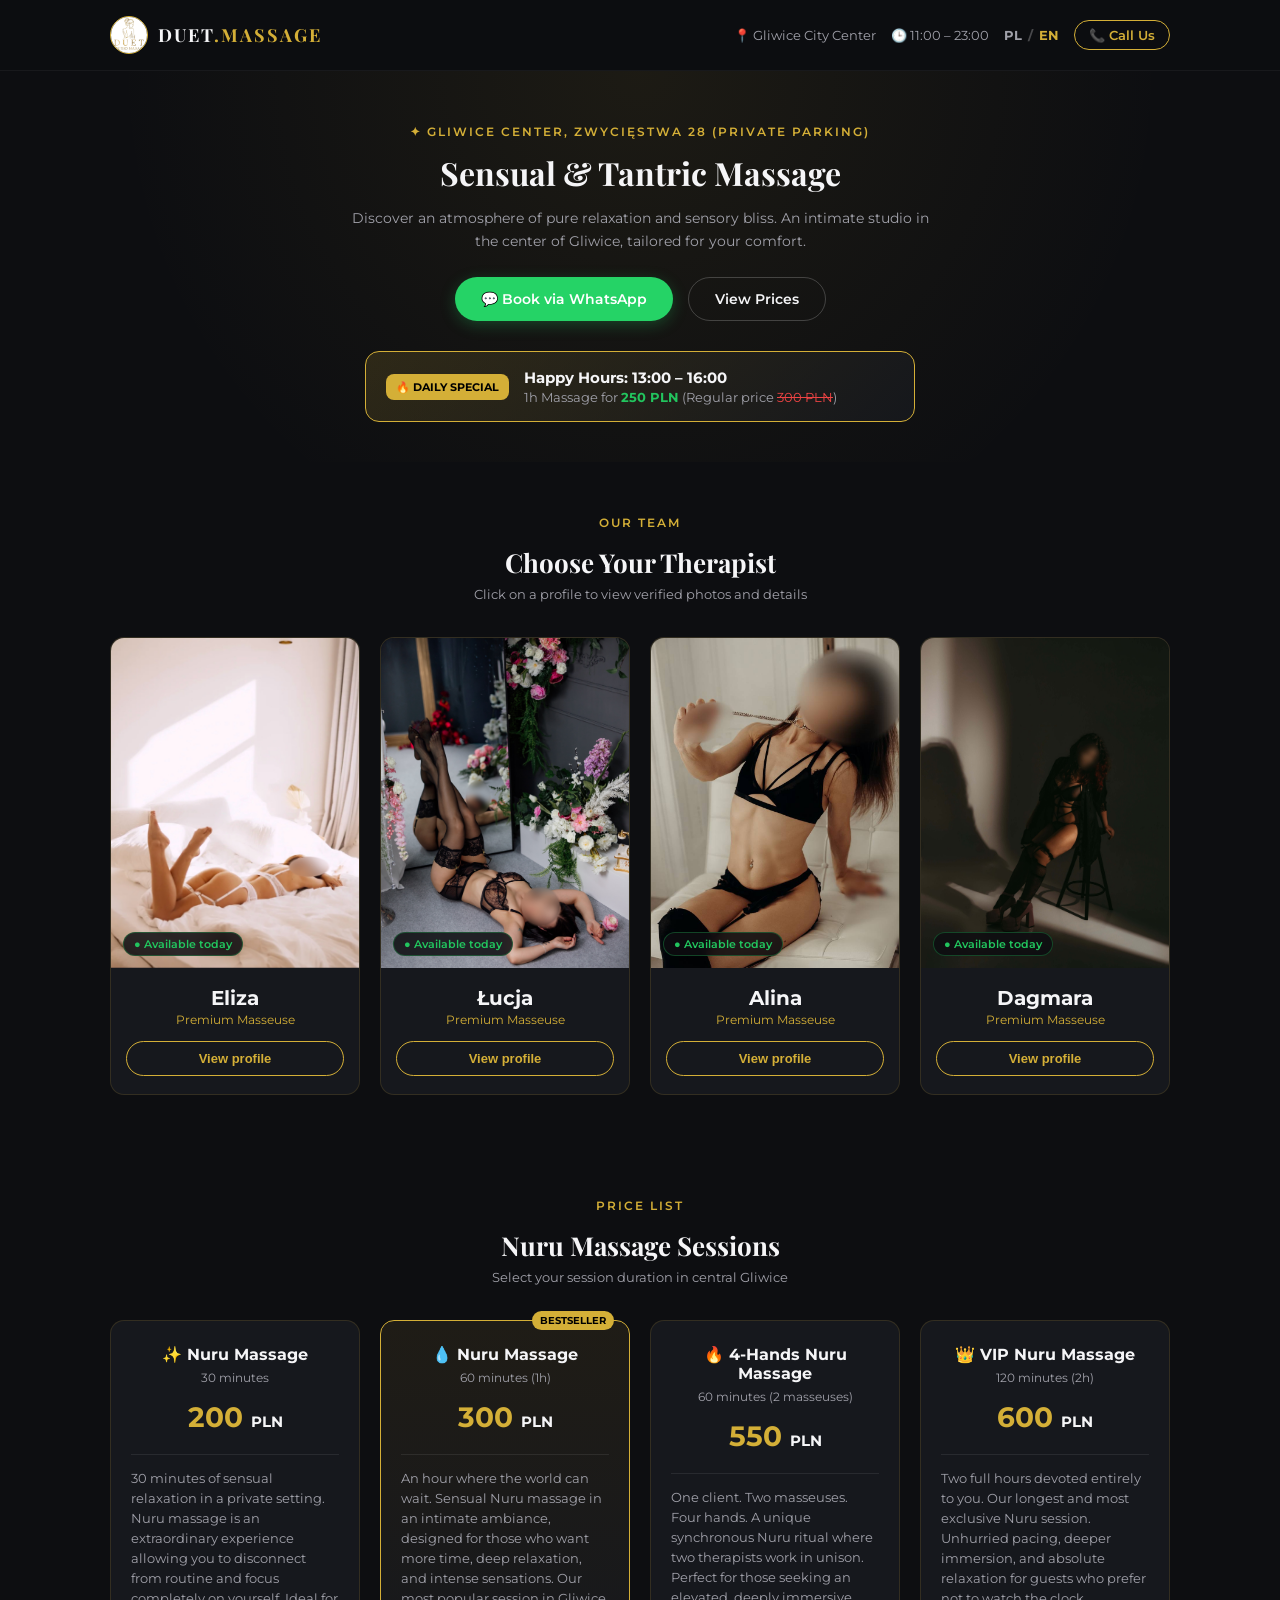
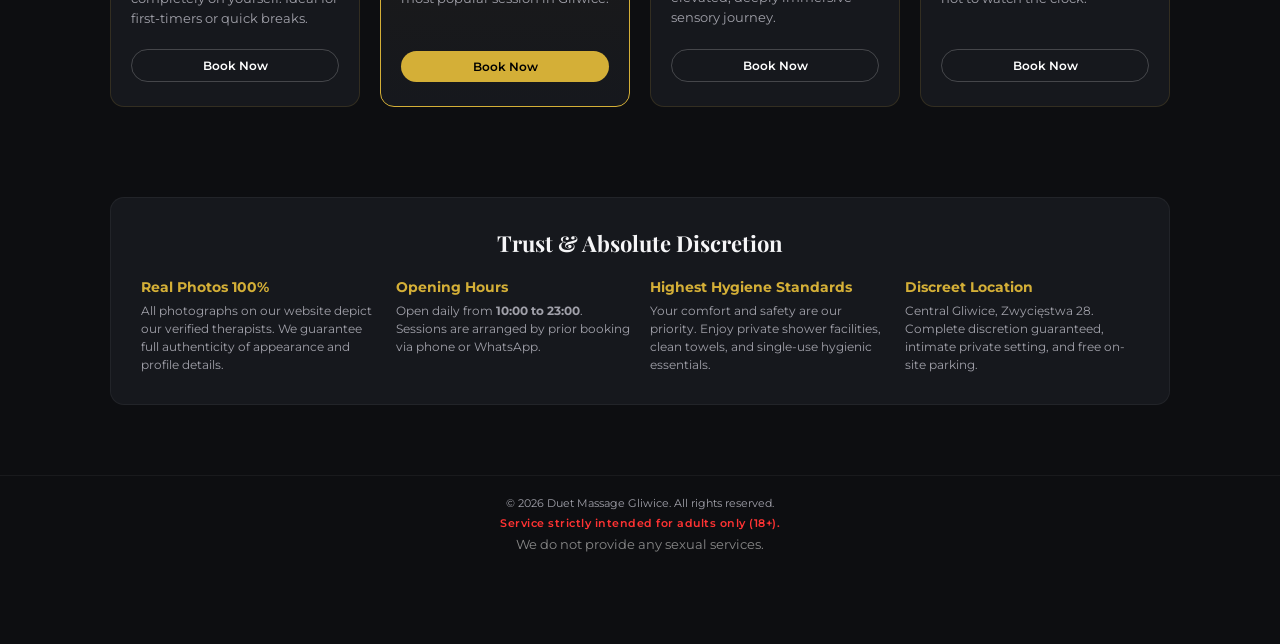
==== en/index.html @ 00bc9e33 "Add files via upload" ====
<!DOCTYPE html>
<html lang="en">
<head>
    <!-- Google Tag Manager -->
    <script>(function(w,d,s,l,i){w[l]=w[l]||[];w[l].push({'gtm.start':
    new Date().getTime(),event:'gtm.js'});var f=d.getElementsByTagName(s)[0],
    j=d.createElement(s),dl=l!='dataLayer'?'&l='+l:'';j.async=true;j.src=
    'https://www.googletagmanager.com/gtm.js?id='+i+dl;f.parentNode.insertBefore(j,f);
    })(window,document,'script','dataLayer','GTM-NZCL98C4');</script>
    <!-- End Google Tag Manager -->

    <link rel="icon" type="image/jpeg" href="../img/logo.jpg">
    <link rel="apple-touch-icon" href="../img/logo.jpg">

    <!-- SEO & hreflang -->
    <link rel="canonical" href="https://duetmassage.pl/en/">
    <link rel="alternate" hreflang="pl" href="https://duetmassage.pl/">
    <link rel="alternate" hreflang="en" href="https://duetmassage.pl/en/">
    <link rel="alternate" hreflang="x-default" href="https://duetmassage.pl/">

    <!-- Open Graph -->
    <meta property="og:type" content="website">
    <meta property="og:url" content="https://duetmassage.pl/en/">
    <meta property="og:title" content="Sensual & Tantric Massage Gliwice | Duet Massage">
    <meta property="og:description" content="Private studio in central Gliwice. Sensual Nuru & Tantric massage, verified models, 100% discretion.">
    <meta property="og:image" content="https://duetmassage.pl/img/logo.jpg?v=2">

    <!-- Twitter Card -->
    <meta name="twitter:card" content="summary_large_image">
    <meta name="twitter:title" content="DUET Sensual Massage Gliwice">
    <meta name="twitter:description" content="Exclusive relaxation & Nuru massage in central Gliwice.">
    <meta name="twitter:image" content="https://duetmassage.pl/img/logo.jpg">

    <meta charset="UTF-8">
    <meta name="viewport" content="width=device-width, initial-scale=1.0">
    <title>Sensual & Tantric Massage Gliwice | Duet Massage</title>
    <meta name="description" content="Exclusive Nuru and Tantric massage in the center of Gliwice. 100% discretion, private apartment, professional massage therapists.">

    <link rel="preconnect" href="https://fonts.googleapis.com">
    <link rel="preconnect" href="https://fonts.gstatic.com" crossorigin>
    <link href="https://fonts.googleapis.com/css2?family=Montserrat:wght@400;500;600;700&family=Playfair+Display:wght@600;700&display=swap" rel="stylesheet">
    
    <link rel="stylesheet" href="../style.css?v=7.0">
</head>
<body>
<!-- Google Tag Manager (noscript) -->
<noscript><iframe src="https://www.googletagmanager.com/ns.html?id=GTM-NZCL98C4"
height="0" width="0" style="display:none;visibility:hidden"></iframe></noscript>
<!-- End Google Tag Manager (noscript) -->

    <!-- Header -->
    <header class="header">
        <div class="container header-container">
            <a href="/en/" class="logo-wrapper">
                <img src="../img/logo.jpg" alt="Duet Massage Studio" class="logo-img">
                <span class="logo-text">DUET<span>.MASSAGE</span></span>
            </a>
            <div class="header-contacts">
                <span class="location-badge">📍 Gliwice City Center</span>
                <span class="hours-badge">🕒 11:00 – 23:00</span>
                <div class="lang-switch">
    <a href="../index.html" class="lang-btn">PL</a>
    <span class="lang-divider">/</span>
    <span class="lang-btn active">EN</span>
</div>
                <a href="tel:+48502855086" class="btn-call-header">📞 Call Us</a>
            </div>
        </div>
    </header>

    <main>
        <!-- Hero Section -->
        <section class="hero">
            <div class="container hero-container">
                <span class="badge-gold">✦ Gliwice Center, Zwycięstwa 28 (Private Parking)</span>
                <h1>Sensual & Tantric Massage</h1>
                <p class="hero-subtitle">Discover an atmosphere of pure relaxation and sensory bliss. An intimate studio in the center of Gliwice, tailored for your comfort.</p>
                
                <div class="hero-actions">
                    <a href="https://wa.me/48502855086?text=Hello,%20I%20would%20like%20to%20book%20a%20massage" class="btn btn-whatsapp" target="_blank">
                        <span>💬 Book via WhatsApp</span>
                    </a>
                    <a href="#cennik" class="btn btn-outline">View Prices</a>
                </div>

                <!-- Happy Hours Banner -->
                <div class="happy-hours-banner">
                    <div class="hh-badge">🔥 Daily Special</div>
                    <div class="hh-content">
                        <h3>Happy Hours: 13:00 – 16:00</h3>
                        <p>1h Massage for <strong>250 PLN</strong> (Regular price <span class="old-price">300 PLN</span>)</p>
                    </div>
                </div>
            </div>
        </section>

        <!-- Team Section -->
        <section class="section-team">
            <div class="container">
                <div class="section-title">
                    <span class="badge-gold">Our Team</span>
                    <h2>Choose Your Therapist</h2>
                    <p>Click on a profile to view verified photos and details</p>
                </div>

                <div class="team-grid">
                    <!-- Eliza -->
                    <div class="team-card" onclick="openMasterModal('eliza')">
                        <div class="team-image-wrapper">
                            <img src="../img/girl1_1.jpg" alt="Eliza" class="team-cover-img">
                            <div class="status-online">● Available today</div>
                        </div>
                        <div class="team-info">
                            <h3>Eliza</h3>
                            <span class="team-role">Premium Masseuse</span>
                            <button type="button" class="btn-view-profile">View profile</button>
                        </div>
                    </div>

                    <!-- Łucja -->
                    <div class="team-card" onclick="openMasterModal('lucja')">
                        <div class="team-image-wrapper">
                            <img src="../img/girl2_1.jpg" alt="Łucja" class="team-cover-img">
                            <div class="status-online">● Available today</div>
                        </div>
                        <div class="team-info">
                            <h3>Łucja</h3>
                            <span class="team-role">Premium Masseuse</span>
                            <button type="button" class="btn-view-profile">View profile</button>
                        </div>
                    </div>

                    <!-- Alina -->
                    <div class="team-card" onclick="openMasterModal('alina')">
                        <div class="team-image-wrapper">
                            <img src="../img/girl3_1.jpg" alt="Alina" class="team-cover-img">
                            <div class="status-online">● Available today</div>
                        </div>
                        <div class="team-info">
                            <h3>Alina</h3>
                            <span class="team-role">Premium Masseuse</span>
                            <button type="button" class="btn-view-profile">View profile</button>
                        </div>
                    </div>

                    <!-- Dagmara -->
                    <div class="team-card" onclick="openMasterModal('dagmara')">
                        <div class="team-image-wrapper">
                            <img src="../img/girl4_1.jpg" alt="Dagmara" class="team-cover-img">
                            <div class="status-online">● Available today</div>
                        </div>
                        <div class="team-info">
                            <h3>Dagmara</h3>
                            <span class="team-role">Premium Masseuse</span>
                            <button type="button" class="btn-view-profile">View profile</button>
                        </div>
                    </div>
                </div>
            </div>
        </section>

        <!-- Pricing Section -->
        <section id="cennik" class="section-programs">
            <div class="container">
                <div class="section-title">
                    <span class="badge-gold">Price List</span>
                    <h2>Nuru Massage Sessions</h2>
                    <p>Select your session duration in central Gliwice</p>
                </div>

                <div class="pricing-grid">
                    <!-- 30 min -->
                    <div class="price-box">
                        <h3>✨ Nuru Massage</h3>
                        <div class="time">30 minutes</div>
                        <div class="cost">200 <span>PLN</span></div>
                        <div class="price-desc">
                            <p class="program-text">30 minutes of sensual relaxation in a private setting. Nuru massage is an extraordinary experience allowing you to disconnect from routine and focus completely on yourself. Ideal for first-timers or quick breaks.</p>
                        </div>
                        <a href="https://wa.me/48502855086?text=Booking%20Nuru%20Massage%2030%20min" class="btn-book" data-service="Nuru Massage (30 min)">Book Now</a>
                    </div>

                    <!-- 60 min -->
                    <div class="price-box featured">
                        <div class="badge-featured">Bestseller</div>
                        <h3>💧 Nuru Massage</h3>
                        <div class="time">60 minutes (1h)</div>
                        <div class="cost">300 <span>PLN</span></div>
                        <div class="price-desc">
                            <p class="program-text">An hour where the world can wait. Sensual Nuru massage in an intimate ambiance, designed for those who want more time, deep relaxation, and intense sensations. Our most popular session in Gliwice.</p>
                        </div>
                        <a href="https://wa.me/48502855086?text=Booking%20Nuru%20Massage%201h" class="btn-book btn-book-gold" data-service="Nuru Massage (60 min)">Book Now</a>
                    </div>

                    <!-- 4 Hands -->
                    <div class="price-box">
                        <h3>🔥 4-Hands Nuru Massage</h3>
                        <div class="time">60 minutes (2 masseuses)</div>
                        <div class="cost">550 <span>PLN</span></div>
                        <div class="price-desc">
                            <p class="program-text">One client. Two masseuses. Four hands. A unique synchronous Nuru ritual where two therapists work in unison. Perfect for those seeking an elevated, deeply immersive sensory journey.</p>
                        </div>
                        <a href="https://wa.me/48502855086?text=Booking%204-Hands%20Nuru%20Massage" class="btn-book" data-service="4-Hands Nuru Massage (60 min)">Book Now</a>
                    </div>

                    <!-- VIP 120 min -->
                    <div class="price-box">
                        <h3>👑 VIP Nuru Massage</h3>
                        <div class="time">120 minutes (2h)</div>
                        <div class="cost">600 <span>PLN</span></div>
                        <div class="price-desc">
                            <p class="program-text">Two full hours devoted entirely to you. Our longest and most exclusive Nuru session. Unhurried pacing, deeper immersion, and absolute relaxation for guests who prefer not to watch the clock.</p>
                        </div>
                        <a href="https://wa.me/48502855086?text=Booking%20VIP%20Nuru%20Massage%202h" class="btn-book" data-service="VIP Nuru Massage (120 min)">Book Now</a>
                    </div>
                </div>
            </div>
        </section>

        <!-- Trust, Opening Hours & Discretion Section -->
        <section class="section-privacy">
            <div class="container">
                <div class="privacy-box">
                    <h2>Trust & Absolute Discretion</h2>
                    <div class="privacy-grid">
                        <div class="privacy-item">
                            <h4>Real Photos 100%</h4>
                            <p>All photographs on our website depict our verified therapists. We guarantee full authenticity of appearance and profile details.</p>
                        </div>
                        <div class="privacy-item">
                            <h4>Opening Hours</h4>
                            <p>Open daily from <strong>10:00 to 23:00</strong>. Sessions are arranged by prior booking via phone or WhatsApp.</p>
                        </div>
                        <div class="privacy-item">
                            <h4>Highest Hygiene Standards</h4>
                            <p>Your comfort and safety are our priority. Enjoy private shower facilities, clean towels, and single-use hygienic essentials.</p>
                        </div>
                        <div class="privacy-item">
                            <h4>Discreet Location</h4>
                            <p>Central Gliwice, Zwycięstwa 28. Complete discretion guaranteed, intimate private setting, and free on-site parking.</p>
                        </div>
                    </div>
                </div>
            </div>
        </section>
    </main>

    <!-- Footer -->
    <footer class="footer">
        <div class="container footer-content">
            <p>© 2026 Duet Massage Gliwice. All rights reserved.</p>
            <p class="disclaimer-18">Service strictly intended for adults only (18+).</p>
            <p class="disclaimer-legal">We do not provide any sexual services.</p>
        </div>
    </footer>

    <!-- Mobile Sticky Bar -->
    <div class="mobile-sticky-bar">
        <a href="https://wa.me/48502855086?text=Hello,%20I%20would%20like%20to%20book%20a%20massage" class="sticky-btn sticky-whatsapp" target="_blank">
            <span>💬 WhatsApp</span>
        </a>
        <a href="tel:+48502855086" class="sticky-btn sticky-call">
            <span>📞 Call Us</span>
        </a>
    </div>

    <!-- Master Modal -->
    <div id="masterModal" class="master-modal">
        <div class="master-modal-overlay" onclick="closeMasterModal()"></div>
        <div class="master-modal-content">
            <button class="modal-close-btn" onclick="closeMasterModal()">&times;</button>
            <div class="modal-slider-box">
                <img id="modalProfileImg" src="" alt="Master photo" class="modal-main-img">
                <div class="modal-slider-controls">
                    <button type="button" class="modal-arrow" onclick="prevModalPhoto()">&#10094;</button>
                    <span id="modalPhotoCounter" class="modal-photo-counter">1 / 1</span>
                    <button type="button" class="modal-arrow" onclick="nextModalPhoto()">&#10095;</button>
                </div>
            </div>
            <div class="modal-profile-details">
                <h2 id="modalMasterName">Name</h2>
                <div class="modal-badge-row">
                    <span class="status-pill">● Available</span>
                    <span id="modalMasterLangs" class="lang-pill">🗣 PL, EN</span>
                </div>
                <div class="modal-params-grid">
                    <div class="param-item"><span>Age:</span> <strong id="modalParamAge">24</strong></div>
                    <div class="param-item"><span>Height:</span> <strong id="modalParamHeight">165 cm</strong></div>
                    <div class="param-item"><span>Weight:</span> <strong id="modalParamWeight">49 kg</strong></div>
                    <div class="param-item"><span>Bust:</span> <strong id="modalParamBreast">3</strong></div>
                </div>
                <p id="modalMasterDesc" class="modal-bio">Sensual relaxation, Tantric rituals, and body-to-body massages in complete privacy.</p>
                <a id="modalBookingBtn" href="#" class="btn-modal-book" target="_blank">Book via WhatsApp</a>
            </div>
        </div>
    </div>

    <script src="../script.js?v=7.0"></script>
</body>
</html>
---- style.css ----
.logo-wrapper {
    display: flex;
    align-items: center;
    gap: 10px;
    text-decoration: none;
}

.logo-img {
    width: 38px !important;
    height: 38px !important;
    min-width: 38px;
    border-radius: 50%;
    object-fit: cover;
    border: 1px solid var(--gold);
    display: block;
}

.logo-text {
    font-family: 'Playfair Display', serif;
    font-size: 18px;
    font-weight: 700;
    color: var(--text-white);
    letter-spacing: 2px;
}

.logo-text span {
    color: var(--gold);
}

:root {
    --bg-main: #0d0e11;
    --bg-card: #16181d;
    --bg-card-hover: #1e2127;
    --gold: #d4af37;
    --gold-hover: #e5c158;
    --text-white: #f5f5f7;
    --text-gray: #a1a1aa;
    --whatsapp: #25d366;
    --border-color: rgba(212, 175, 55, 0.15);
}

* {
    margin: 0;
    padding: 0;
    box-sizing: border-box;
}

html {
    scroll-behavior: smooth;
    font-family: 'Montserrat', sans-serif;
    background-color: var(--bg-main);
    color: var(--text-white);
    -webkit-font-smoothing: antialiased;
    -moz-osx-font-smoothing: grayscale;
}

.container {
    width: 100%;
    max-width: 1100px;
    margin: 0 auto;
    padding: 0 20px;
}

/* Header */
.header {
    padding: 16px 0;
    background: rgba(13, 14, 17, 0.95);
    border-bottom: 1px solid rgba(255, 255, 255, 0.05);
    position: sticky;
    top: 0;
    z-index: 100;
    backdrop-filter: blur(10px);
}

.header-container {
    display: flex;
    justify-content: space-between;
    align-items: center;
}

.header-contacts {
    display: flex;
    align-items: center;
    gap: 15px;
}

.location-badge {
    font-size: 13px;
    color: var(--text-gray);
}

.btn-call-header {
    background: transparent;
    color: var(--gold);
    border: 1px solid var(--gold);
    padding: 6px 14px;
    border-radius: 20px;
    text-decoration: none;
    font-size: 13px;
    font-weight: 600;
    transition: all 0.3s;
}

.btn-call-header:hover {
    background: var(--gold);
    color: #000;
}

/* Hero */
.hero {
    padding: 50px 0 40px;
    text-align: center;
    background: radial-gradient(circle at top, rgba(212, 175, 55, 0.08) 0%, transparent 70%);
}

.badge-gold {
    display: inline-block;
    color: var(--gold);
    font-size: 12px;
    font-weight: 600;
    letter-spacing: 2px;
    text-transform: uppercase;
    margin-bottom: 15px;
}

.hero h1 {
    font-family: 'Playfair Display', serif;
    font-size: 32px;
    line-height: 1.2;
    margin-bottom: 15px;
}

.hero-subtitle {
    font-size: 14px;
    line-height: 1.6;
    color: var(--text-gray);
    max-width: 600px;
    margin: 0 auto 25px;
}

.hero-actions {
    display: flex;
    justify-content: center;
    gap: 15px;
    margin-bottom: 30px;
    flex-wrap: wrap;
}

.btn {
    display: inline-flex;
    align-items: center;
    justify-content: center;
    padding: 12px 26px;
    border-radius: 30px;
    font-size: 14px;
    font-weight: 600;
    text-decoration: none;
    transition: all 0.3s;
}

.btn-whatsapp {
    background: var(--whatsapp);
    color: #fff;
    box-shadow: 0 4px 15px rgba(37, 211, 102, 0.25);
}

.btn-outline {
    background: transparent;
    color: var(--text-white);
    border: 1px solid rgba(255, 255, 255, 0.2);
}

/* Happy Hours Banner */
.happy-hours-banner {
    background: linear-gradient(135deg, rgba(212, 175, 55, 0.15), rgba(22, 24, 29, 0.9));
    border: 1px solid var(--gold);
    border-radius: 14px;
    max-width: 550px;
    margin: 0 auto;
    padding: 16px 20px;
    display: flex;
    align-items: center;
    gap: 15px;
    text-align: left;
}

.hh-badge {
    background: var(--gold);
    color: #000;
    font-size: 11px;
    font-weight: 700;
    padding: 6px 10px;
    border-radius: 8px;
    text-transform: uppercase;
    white-space: nowrap;
}

.hh-content h3 {
    font-size: 15px;
    margin-bottom: 2px;
}

.hh-content p {
    font-size: 13px;
    color: var(--text-gray);
}

.hh-content strong {
    color: #22c55e;
}

.old-price {
    text-decoration: line-through;
    color: #ef4444;
}

/* Секция Команды */
.section-team {
    padding: 50px 0;
}

.section-title {
    text-align: center;
    margin-bottom: 35px;
}

.section-title h2 {
    font-family: 'Playfair Display', serif;
    font-size: 26px;
    margin-bottom: 6px;
}

.section-title p {
    color: var(--text-gray);
    font-size: 13px;
}

.team-grid {
    display: grid;
    grid-template-columns: repeat(auto-fit, minmax(240px, 1fr));
    gap: 20px;
}

.team-card {
    background: var(--bg-card);
    border: 1px solid var(--border-color);
    border-radius: 14px;
    overflow: hidden;
    cursor: pointer;
    transition: transform 0.3s ease, border-color 0.3s ease;
}

.team-card:hover {
    transform: translateY(-5px);
    border-color: var(--gold);
}

.team-image-wrapper {
    position: relative;
    width: 100%;
    height: 330px;
    background: #111;
}

.team-cover-img {
    width: 100%;
    height: 100%;
    object-fit: cover;
}

.status-online {
    position: absolute;
    bottom: 12px;
    left: 12px;
    background: rgba(13, 14, 17, 0.85);
    color: #22c55e;
    font-size: 11px;
    font-weight: 600;
    padding: 4px 10px;
    border-radius: 20px;
    border: 1px solid rgba(34, 197, 94, 0.3);
    backdrop-filter: blur(4px);
}

.team-info {
    padding: 18px 15px;
    text-align: center;
}

.team-info h3 {
    font-size: 20px;
    margin-bottom: 2px;
}

.team-role {
    display: block;
    color: var(--gold);
    font-size: 12px;
    margin-bottom: 14px;
}

.btn-view-profile {
    width: 100%;
    padding: 9px 0;
    background: transparent;
    border: 1px solid var(--gold);
    color: var(--gold);
    border-radius: 20px;
    font-size: 13px;
    font-weight: 600;
    cursor: pointer;
    transition: all 0.3s ease;
}

.team-card:hover .btn-view-profile {
    background: var(--gold);
    color: #000;
}

/* Ценник */
.section-programs {
    padding: 50px 0;
}

.pricing-grid {
    display: grid;
    grid-template-columns: repeat(auto-fit, minmax(220px, 1fr));
    gap: 20px;
}

.price-box {
    background: var(--bg-card);
    border: 1px solid var(--border-color);
    border-radius: 14px;
    padding: 24px 20px;
    text-align: center;
    position: relative;
    display: flex;
    flex-direction: column;
    justify-content: space-between;
}

.price-box.featured {
    border-color: var(--gold);
    background: linear-gradient(180deg, #1f1c16 0%, var(--bg-card) 100%);
}

.badge-featured {
    position: absolute;
    top: -10px;
    right: 15px;
    background: var(--gold);
    color: #000;
    font-size: 10px;
    font-weight: 700;
    padding: 3px 8px;
    border-radius: 10px;
    text-transform: uppercase;
}

.price-box h3 {
    font-size: 16px;
    margin-bottom: 6px;
}

.price-box .time {
    font-size: 12px;
    color: var(--text-gray);
    margin-bottom: 15px;
}

.price-box .cost {
    font-size: 28px;
    font-weight: 700;
    color: var(--gold);
    margin-bottom: 20px;
}

.price-box .cost span {
    font-size: 15px;
    color: var(--text-white);
}

.btn-book {
    display: inline-block;
    width: 100%;
    padding: 8px 0;
    border-radius: 20px;
    border: 1px solid rgba(255, 255, 255, 0.2);
    color: #fff;
    text-decoration: none;
    font-size: 12px;
    font-weight: 600;
}

.btn-book-gold {
    background: var(--gold);
    color: #000;
    border: none;
}

/* Описание программ внутри ценника */
.price-desc {
    text-align: left !important;
    margin-bottom: 20px;
    padding-top: 14px;
    border-top: 1px solid rgba(255, 255, 255, 0.08);
    flex-grow: 1;
}

.program-type {
    font-size: 11.5px;
    color: var(--gold);
    margin-bottom: 8px;
    line-height: 1.4;
    text-transform: uppercase;
    letter-spacing: 0.5px;
    text-align: left !important;
}

.program-type strong {
    color: #fff;
}

.program-text {
    font-family: 'Montserrat', sans-serif !important;
    font-size: 12.5px !important;
    font-weight: 400 !important;
    line-height: 1.6 !important;
    color: var(--text-gray) !important;
    text-align: left !important;
    letter-spacing: normal !important;
}

/* Конфиденциальность */
.section-privacy {
    padding: 40px 0 70px;
}

.privacy-box {
    background: var(--bg-card);
    border: 1px solid rgba(255, 255, 255, 0.05);
    border-radius: 14px;
    padding: 30px;
    text-align: center;
}

.privacy-box h2 {
    font-family: 'Playfair Display', serif;
    font-size: 22px;
    margin-bottom: 20px;
}

.privacy-grid {
    display: grid;
    grid-template-columns: repeat(auto-fit, minmax(220px, 1fr));
    gap: 20px;
    text-align: left;
}

.privacy-item h4 {
    color: var(--gold);
    font-size: 14px;
    margin-bottom: 6px;
}

.privacy-item p {
    font-size: 12px;
    line-height: 1.5;
    color: var(--text-gray);
}

/* Подвал */
.footer {
    padding: 20px 0 90px;
    border-top: 1px solid rgba(255, 255, 255, 0.05);
    text-align: center;
    font-size: 11px;
    color: var(--text-gray);
}

.footer .disclaimer-18 {
    color: #ff3333 !important;
    font-weight: 600;
    margin: 6px 0;
    letter-spacing: 0.5px;
}

.footer .disclaimer-legal {
    color: #888888;
    font-size: 0.8rem;
    max-width: 600px;
    margin: 6px auto 0 auto;
    line-height: 1.4;
}

/* Sticky Mobile */
.mobile-sticky-bar {
    display: none;
    position: fixed;
    bottom: 0;
    left: 0;
    width: 100%;
    background: rgba(13, 14, 17, 0.95);
    padding: 10px 15px;
    border-top: 1px solid rgba(212, 175, 55, 0.2);
    backdrop-filter: blur(10px);
    z-index: 999;
    gap: 10px;
}

.sticky-btn {
    flex: 1;
    display: flex;
    align-items: center;
    justify-content: center;
    padding: 11px;
    border-radius: 8px;
    font-size: 13px;
    font-weight: 700;
    text-decoration: none;
}

.sticky-whatsapp {
    background: var(--whatsapp);
    color: #fff;
}

.sticky-call {
    background: var(--gold);
    color: #000;
}

/* Модалка полного профиля */
.master-modal {
    display: none;
    position: fixed;
    top: 0;
    left: 0;
    width: 100vw;
    height: 100vh;
    z-index: 3000;
    align-items: center;
    justify-content: center;
    padding: 15px;
}

.master-modal.active {
    display: flex;
}

.master-modal-overlay {
    position: absolute;
    top: 0;
    left: 0;
    width: 100%;
    height: 100%;
    background: rgba(0, 0, 0, 0.85);
    backdrop-filter: blur(6px);
}

.master-modal-content {
    position: relative;
    background: var(--bg-card);
    border: 1px solid var(--gold);
    border-radius: 16px;
    width: 100%;
    max-width: 480px;
    max-height: 90vh;
    overflow-y: auto;
    z-index: 3010;
    box-shadow: 0 10px 40px rgba(0, 0, 0, 0.8);
}

.modal-close-btn {
    position: absolute;
    top: 10px;
    right: 15px;
    background: rgba(0, 0, 0, 0.6);
    border: none;
    color: #fff;
    font-size: 28px;
    width: 36px;
    height: 36px;
    border-radius: 50%;
    cursor: pointer;
    z-index: 3020;
    display: flex;
    align-items: center;
    justify-content: center;
}

.modal-slider-box {
    position: relative;
    width: 100%;
    height: 380px;
    background: #000;
}

.modal-main-img {
    width: 100%;
    height: 100%;
    object-fit: contain;
}

.modal-slider-controls {
    position: absolute;
    bottom: 12px;
    left: 50%;
    transform: translateX(-50%);
    background: rgba(13, 14, 17, 0.8);
    padding: 6px 14px;
    border-radius: 20px;
    display: flex;
    align-items: center;
    gap: 15px;
    backdrop-filter: blur(4px);
}

.modal-arrow {
    background: none;
    border: none;
    color: var(--gold);
    font-size: 18px;
    cursor: pointer;
}

.modal-photo-counter {
    color: #fff;
    font-size: 12px;
}

.modal-profile-details {
    padding: 20px;
}

.modal-profile-details h2 {
    font-family: 'Playfair Display', serif;
    font-size: 24px;
    margin-bottom: 8px;
}

.modal-badge-row {
    display: flex;
    gap: 10px;
    margin-bottom: 16px;
}

.status-pill {
    background: rgba(34, 197, 94, 0.15);
    color: #22c55e;
    padding: 3px 10px;
    border-radius: 12px;
    font-size: 11px;
    font-weight: 600;
}

.lang-pill {
    background: rgba(255, 255, 255, 0.08);
    color: #e4e4e7;
    padding: 3px 10px;
    border-radius: 12px;
    font-size: 11px;
}

.modal-params-grid {
    display: grid;
    grid-template-columns: repeat(4, 1fr);
    gap: 8px;
    background: rgba(255, 255, 255, 0.03);
    padding: 10px;
    border-radius: 10px;
    margin-bottom: 15px;
    text-align: center;
}

.param-item span {
    display: block;
    font-size: 10px;
    color: var(--text-gray);
    margin-bottom: 2px;
}

.param-item strong {
    font-size: 13px;
    color: var(--gold);
}

.modal-bio {
    font-size: 12px;
    line-height: 1.5;
    color: var(--text-gray);
    margin-bottom: 20px;
}

.btn-modal-book {
    display: block;
    width: 100%;
    padding: 12px;
    background: var(--whatsapp);
    color: #fff;
    text-align: center;
    text-decoration: none;
    border-radius: 25px;
    font-weight: 700;
    font-size: 14px;
    box-shadow: 0 4px 15px rgba(37, 211, 102, 0.3);
}

@media (max-width: 768px) {
    .header-contacts .location-badge {
        display: none;
    }
    .hero h1 {
        font-size: 24px;
    }
    .happy-hours-banner {
        flex-direction: column;
        text-align: center;
    }
    .mobile-sticky-bar {
        display: flex;
    }
    .hero-actions .btn {
        width: 100%;
    }
}
/* Language Switcher */
.lang-switch {
    display: inline-flex;
    align-items: center;
    gap: 6px;
    font-size: 13px;
    font-weight: 700;
}

a.lang-btn {
    color: var(--text-gray);
    text-decoration: none;
    cursor: pointer;
    transition: color 0.2s ease;
}

a.lang-btn:hover {
    color: #ffffff;
}

/* Активный язык - не ссылка, а обычный текст */
span.lang-btn.active {
    color: var(--gold);
    cursor: default;
}

.lang-divider {
    color: rgba(255, 255, 255, 0.25);
    user-select: none;
}
/* Бейдж часов работы */
.hours-badge {
    font-size: 13px;
    color: var(--text-gray);
    display: inline-flex;
    align-items: center;
    gap: 4px;
}

@media (max-width: 900px) {
    .hours-badge {
        display: none;
    }
}
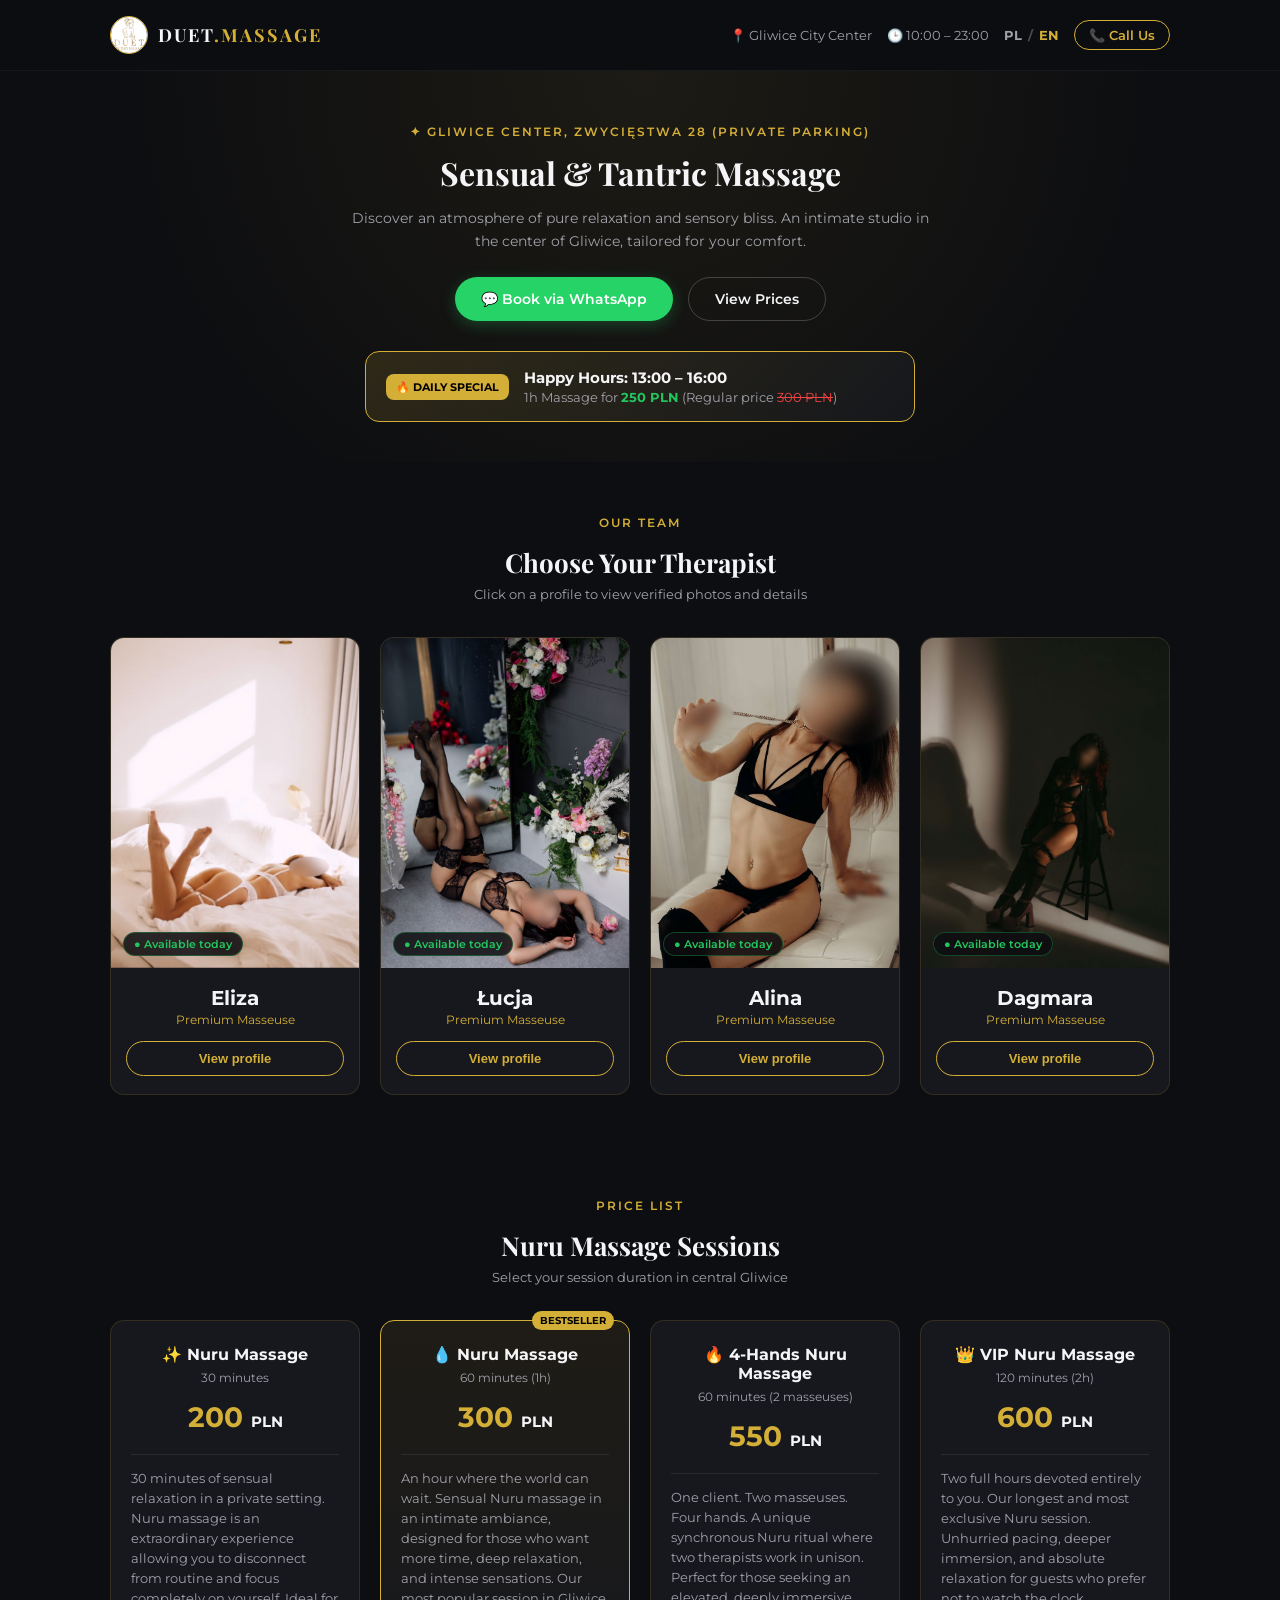
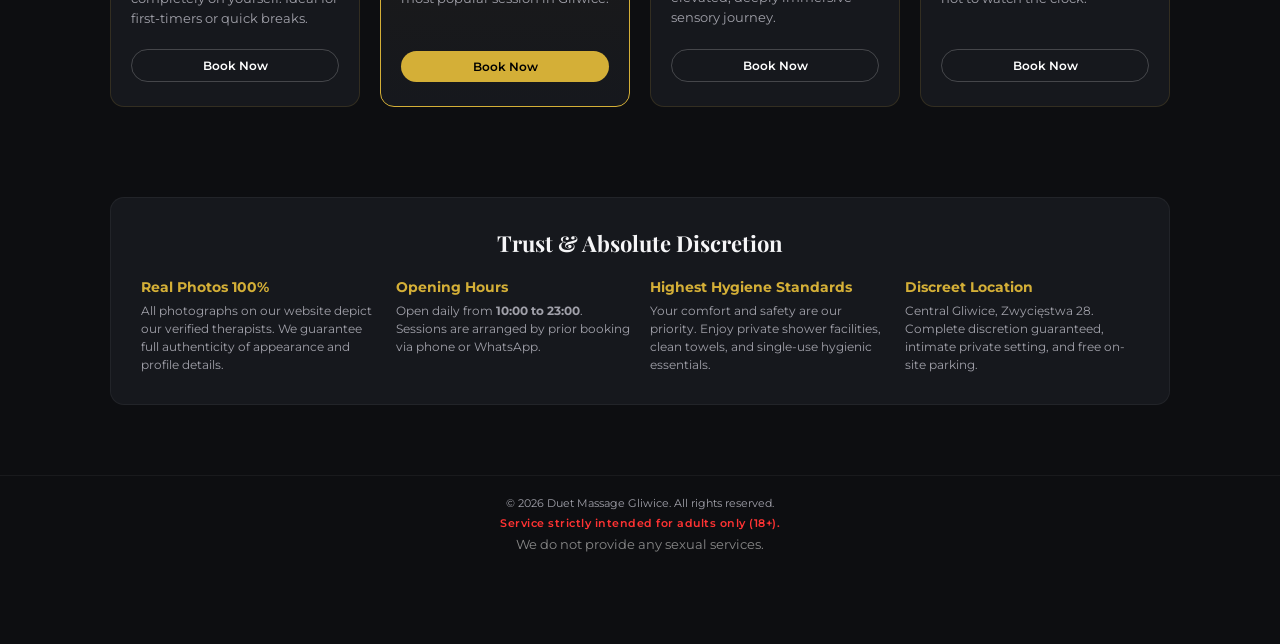
==== commit 7e8c6887: "Add files via upload" ====
--- a/en/index.html
+++ b/en/index.html
@@ -40,7 +40,7 @@
     <link rel="preconnect" href="https://fonts.gstatic.com" crossorigin>
     <link href="https://fonts.googleapis.com/css2?family=Montserrat:wght@400;500;600;700&family=Playfair+Display:wght@600;700&display=swap" rel="stylesheet">
     
-    <link rel="stylesheet" href="../style.css?v=7.0">
+    <link rel="stylesheet" href="../style.css?v=7.2">
 </head>
 <body>
 <!-- Google Tag Manager (noscript) -->
@@ -57,9 +57,9 @@
             </a>
             <div class="header-contacts">
                 <span class="location-badge">📍 Gliwice City Center</span>
-                <span class="hours-badge">🕒 11:00 – 23:00</span>
+                <span class="hours-badge">🕒 10:00 – 23:00</span>
                 <div class="lang-switch">
-    <a href="../index.html" class="lang-btn">PL</a>
+    <a href="/" class="lang-btn">PL</a>
     <span class="lang-divider">/</span>
     <span class="lang-btn active">EN</span>
 </div>
--- a/style.css
+++ b/style.css
@@ -768,4 +768,68 @@
     .hours-badge {
         display: none;
     }
+}
+
+@media (max-width: 600px) {
+    /* Сжимаем контейнер по краям */
+    .header-container {
+        padding: 0 8px !important;
+        gap: 6px;
+    }
+
+    /* Компактный логотип */
+    .logo-img {
+        width: 28px !important;
+        height: 28px !important;
+        min-width: 28px !important;
+    }
+
+    .logo-text {
+        font-size: 13px !important;
+        letter-spacing: 0.5px !important;
+    }
+
+    /* Правая контактная группа в одну линию */
+    .header-contacts {
+        gap: 6px !important;
+        align-items: center;
+    }
+
+    /* Часы работы: возвращаем показ, делаем компактными */
+    .hours-badge {
+        display: inline-flex !important;
+        font-size: 11px !important;
+        white-space: nowrap;
+    }
+
+    /* Убираем гео-метку Gliwice Centrum на мобилках, чтобы освободить место под часы и кнопку */
+    .location-badge {
+        display: none !important;
+    }
+
+    /* Переключатель языка */
+    .lang-switch {
+        font-size: 11px !important;
+        gap: 3px !important;
+    }
+
+    /* Кнопка звонка: превращаем в круглую иконку 32x32 px без длинного текста */
+    .btn-call-header {
+        display: inline-flex !important;
+        align-items: center;
+        justify-content: center;
+        width: 32px !important;
+        height: 32px !important;
+        min-width: 32px !important;
+        padding: 0 !important;
+        font-size: 0 !important; /* скрывает текст "Zadzwoń" / "Call Us" */
+        border-radius: 50% !important;
+    }
+
+    /* Возвращаем саму иконку трубки внутри кнопки */
+    .btn-call-header::before {
+        content: '📞';
+        font-size: 13px;
+        line-height: 1;
+    }
 }
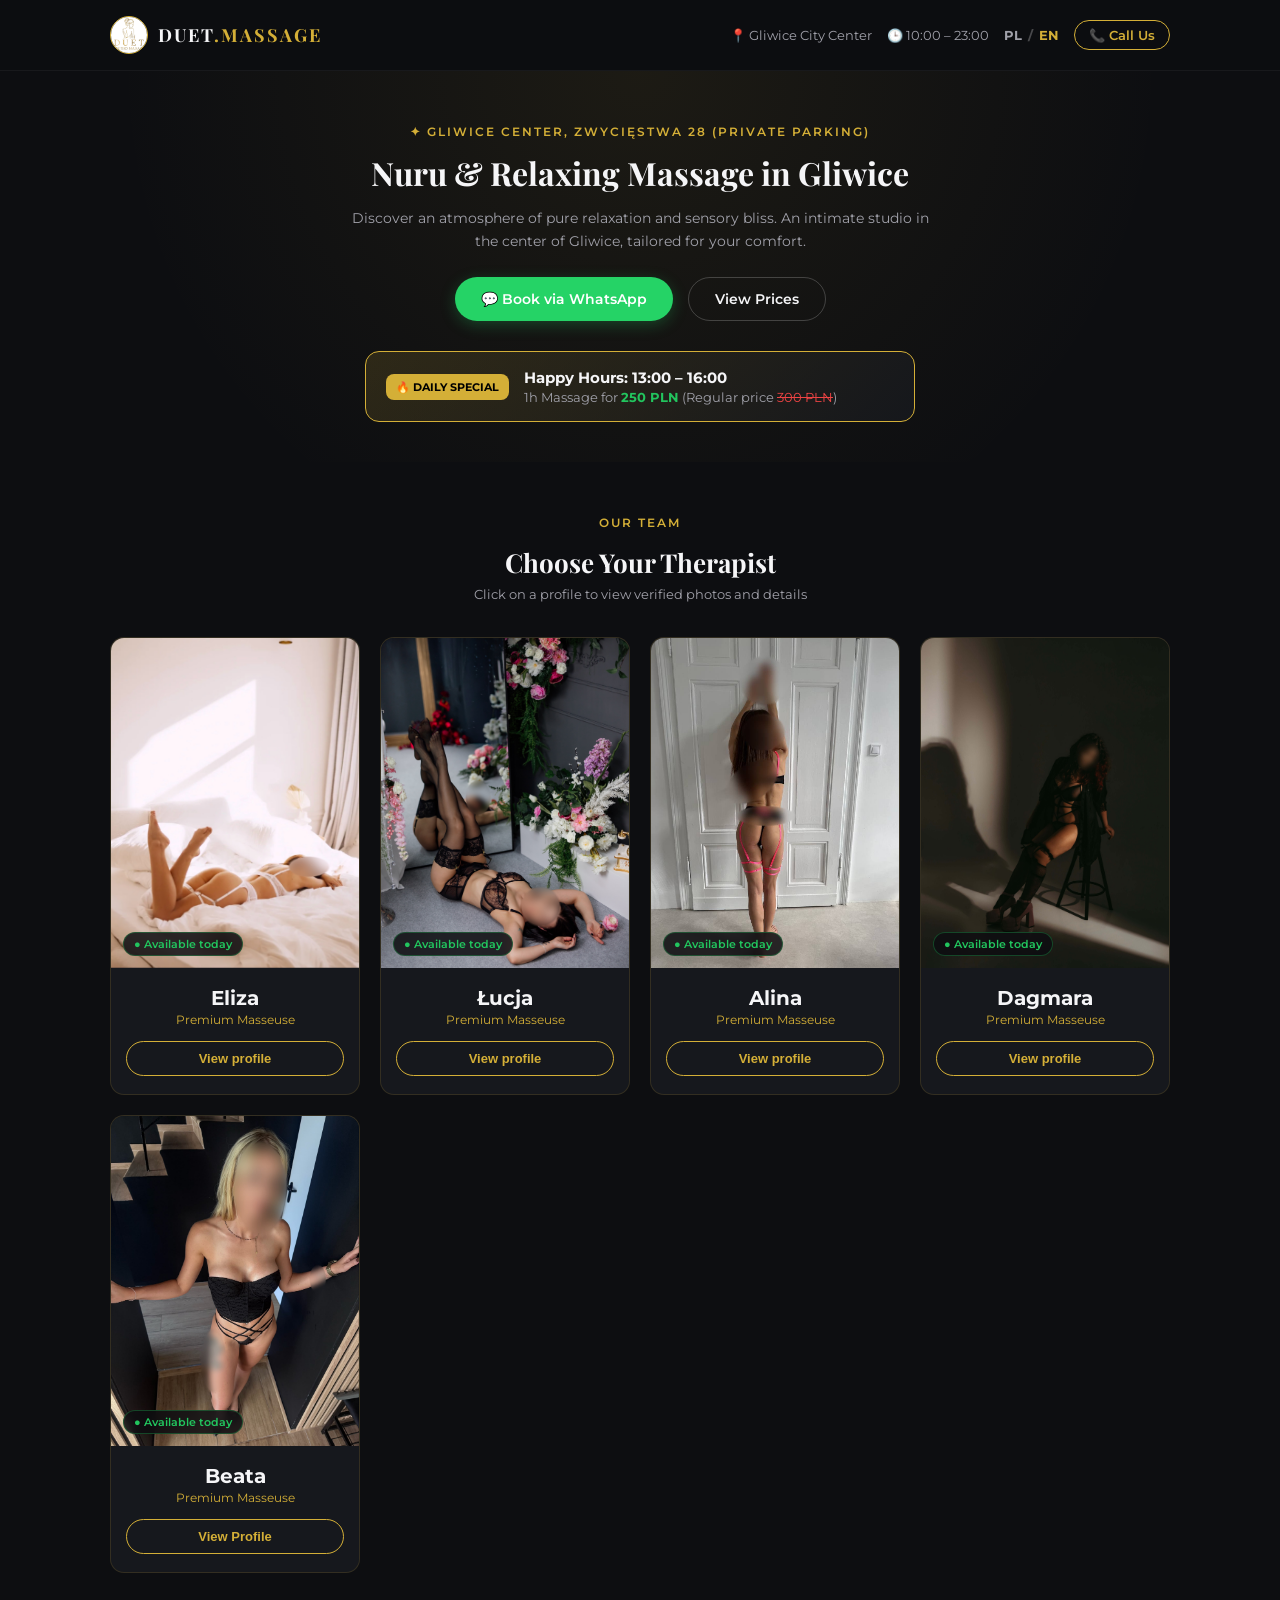
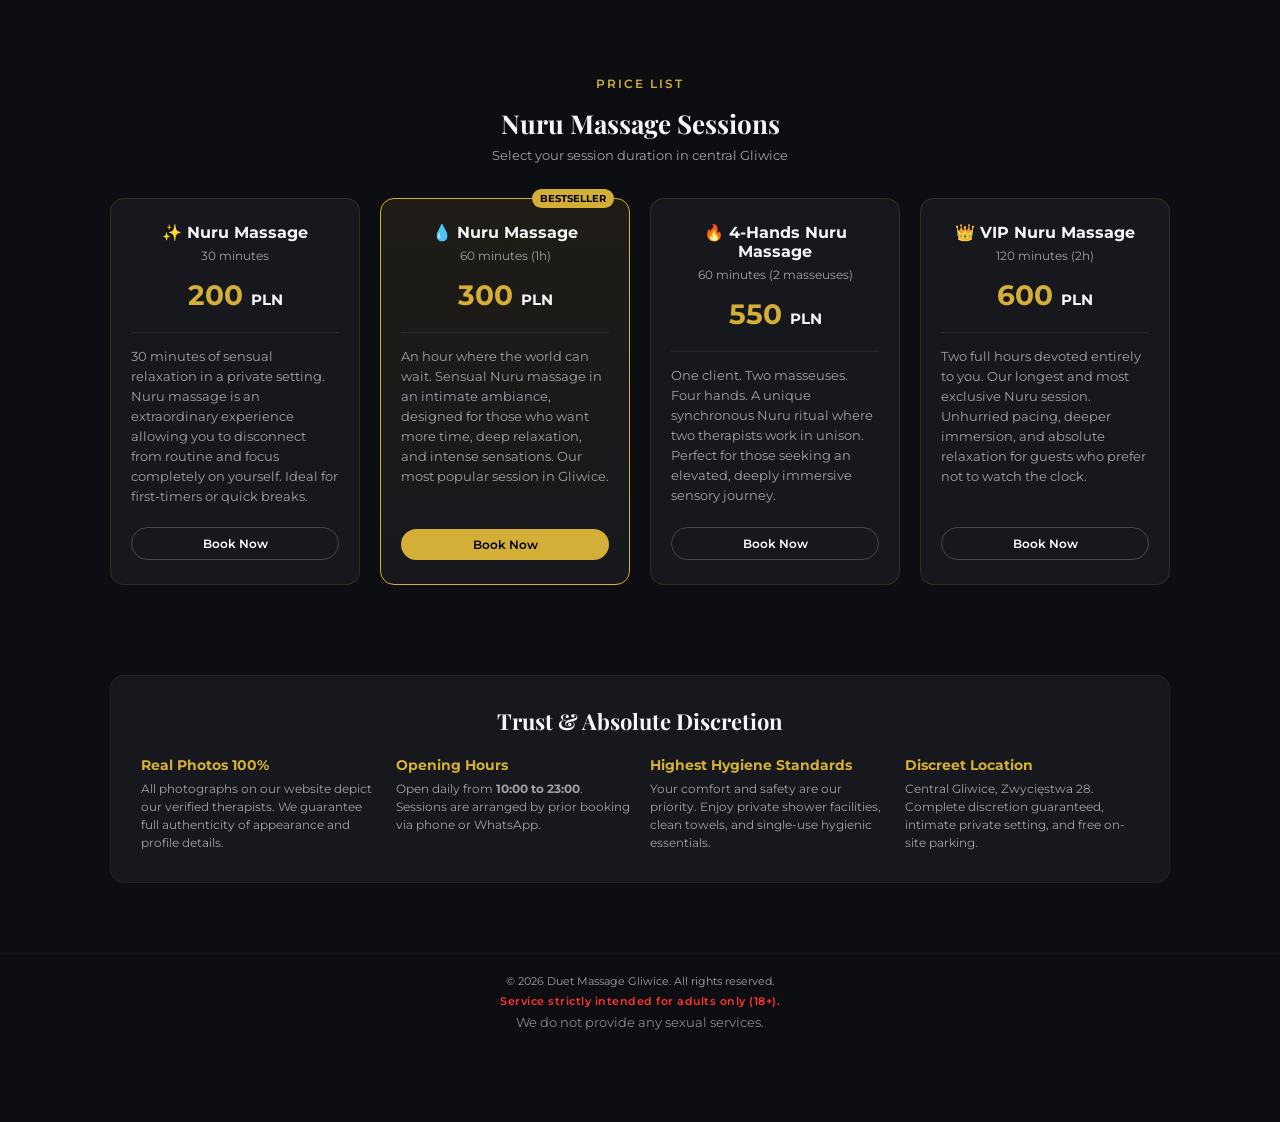
==== commit e34ca183: "Add files via upload" ====
--- a/en/index.html
+++ b/en/index.html
@@ -33,9 +33,8 @@
 
     <meta charset="UTF-8">
     <meta name="viewport" content="width=device-width, initial-scale=1.0">
-    <title>Sensual & Tantric Massage Gliwice | Duet Massage</title>
-    <meta name="description" content="Exclusive Nuru and Tantric massage in the center of Gliwice. 100% discretion, private apartment, professional massage therapists.">
-
+    <title>Nuru Massage Gliwice | Relax & Tantric Studio Duet</title>
+<meta name="description" content="Sensual Nuru and tantric massage in Gliwice centre (ul. Zwycięstwa 28). Full discretion, private apartment, certified staff. Book your session.">
     <link rel="preconnect" href="https://fonts.googleapis.com">
     <link rel="preconnect" href="https://fonts.gstatic.com" crossorigin>
     <link href="https://fonts.googleapis.com/css2?family=Montserrat:wght@400;500;600;700&family=Playfair+Display:wght@600;700&display=swap" rel="stylesheet">
@@ -73,7 +72,7 @@
         <section class="hero">
             <div class="container hero-container">
                 <span class="badge-gold">✦ Gliwice Center, Zwycięstwa 28 (Private Parking)</span>
-                <h1>Sensual & Tantric Massage</h1>
+                <h1>Nuru & Relaxing Massage in Gliwice</h1>
                 <p class="hero-subtitle">Discover an atmosphere of pure relaxation and sensory bliss. An intimate studio in the center of Gliwice, tailored for your comfort.</p>
                 
                 <div class="hero-actions">
@@ -153,6 +152,18 @@
                             <h3>Dagmara</h3>
                             <span class="team-role">Premium Masseuse</span>
                             <button type="button" class="btn-view-profile">View profile</button>
+                        </div>
+                    </div>
+                    <!-- 5. Beata -->
+                    <div class="team-card" onclick="openMasterModal('beata')">
+                        <div class="team-image-wrapper">
+                            <img src="../img/girl5_1.jpg" alt="Beata" class="team-cover-img">
+                            <div class="status-online">● Available today</div>
+                        </div>
+                        <div class="team-info">
+                            <h3>Beata</h3>
+                            <span class="team-role">Premium Masseuse</span>
+                            <button type="button" class="btn-view-profile">View Profile</button>
                         </div>
                     </div>
                 </div>
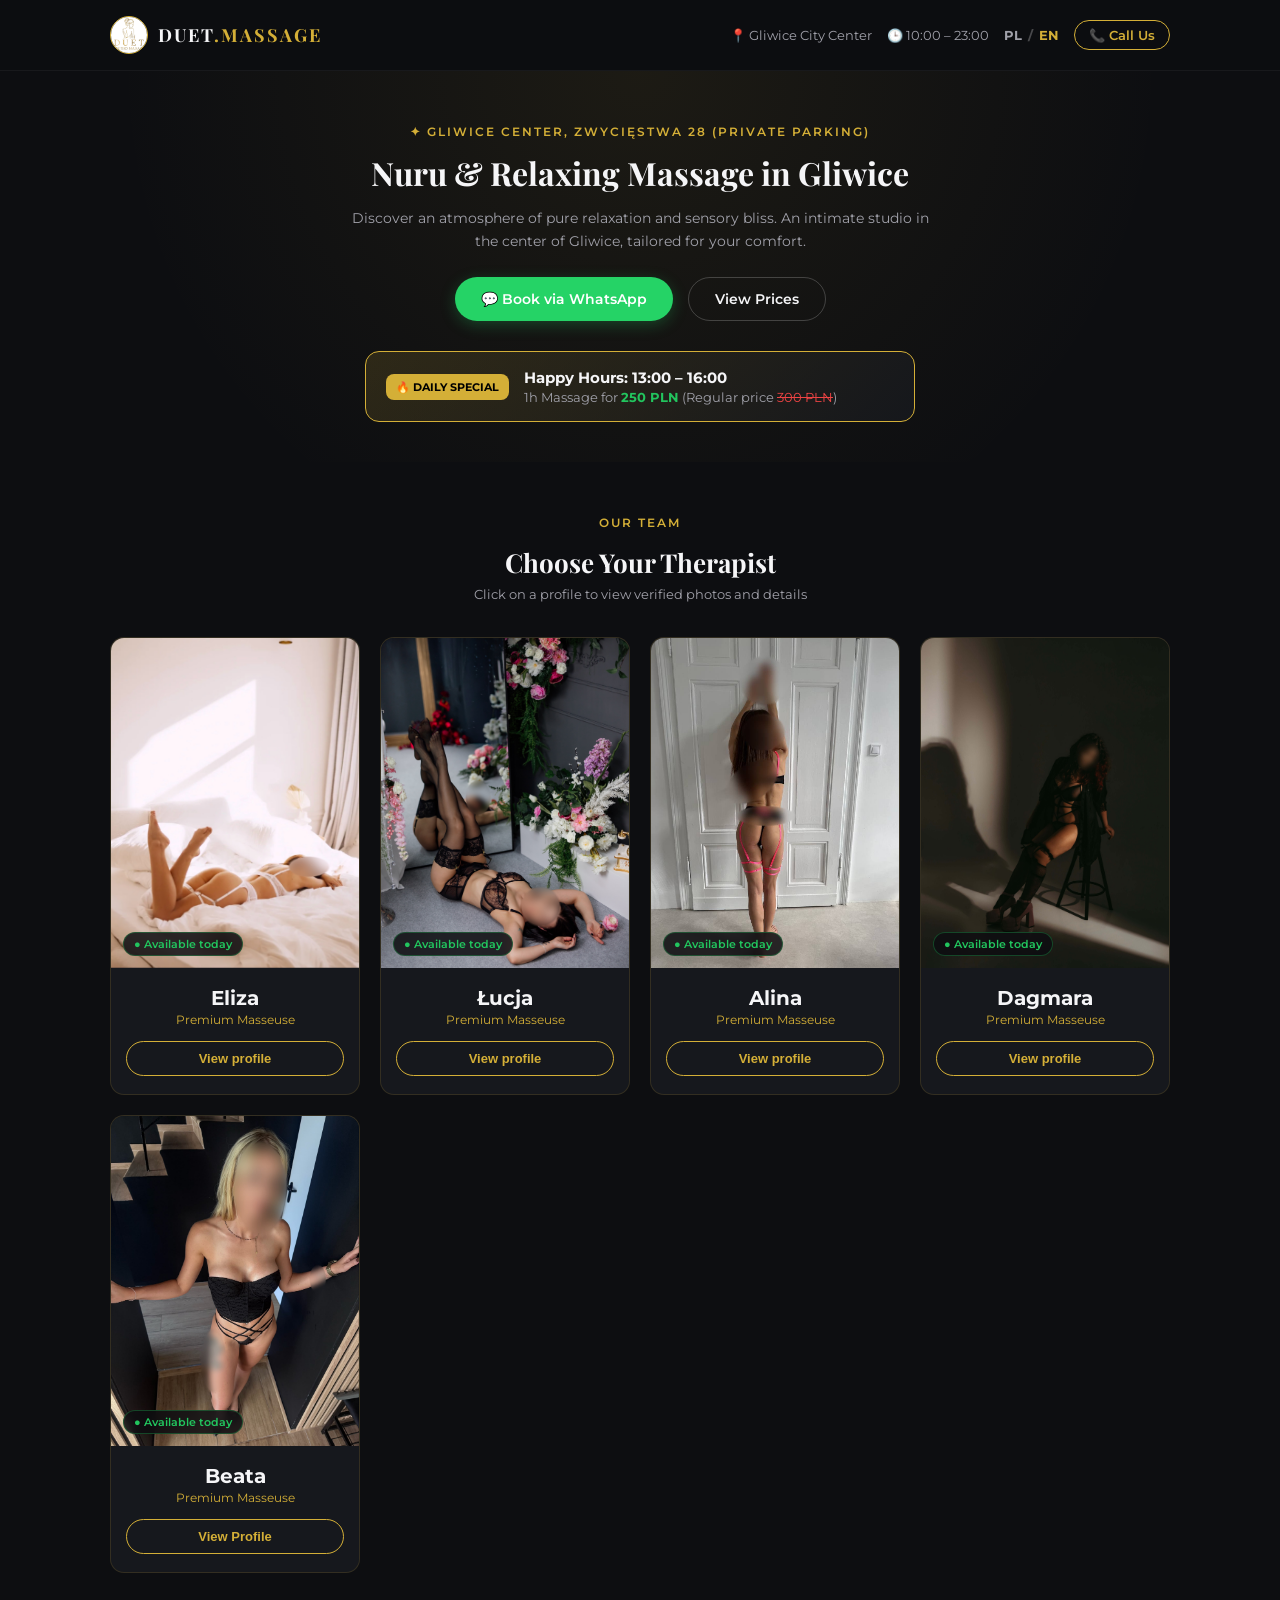
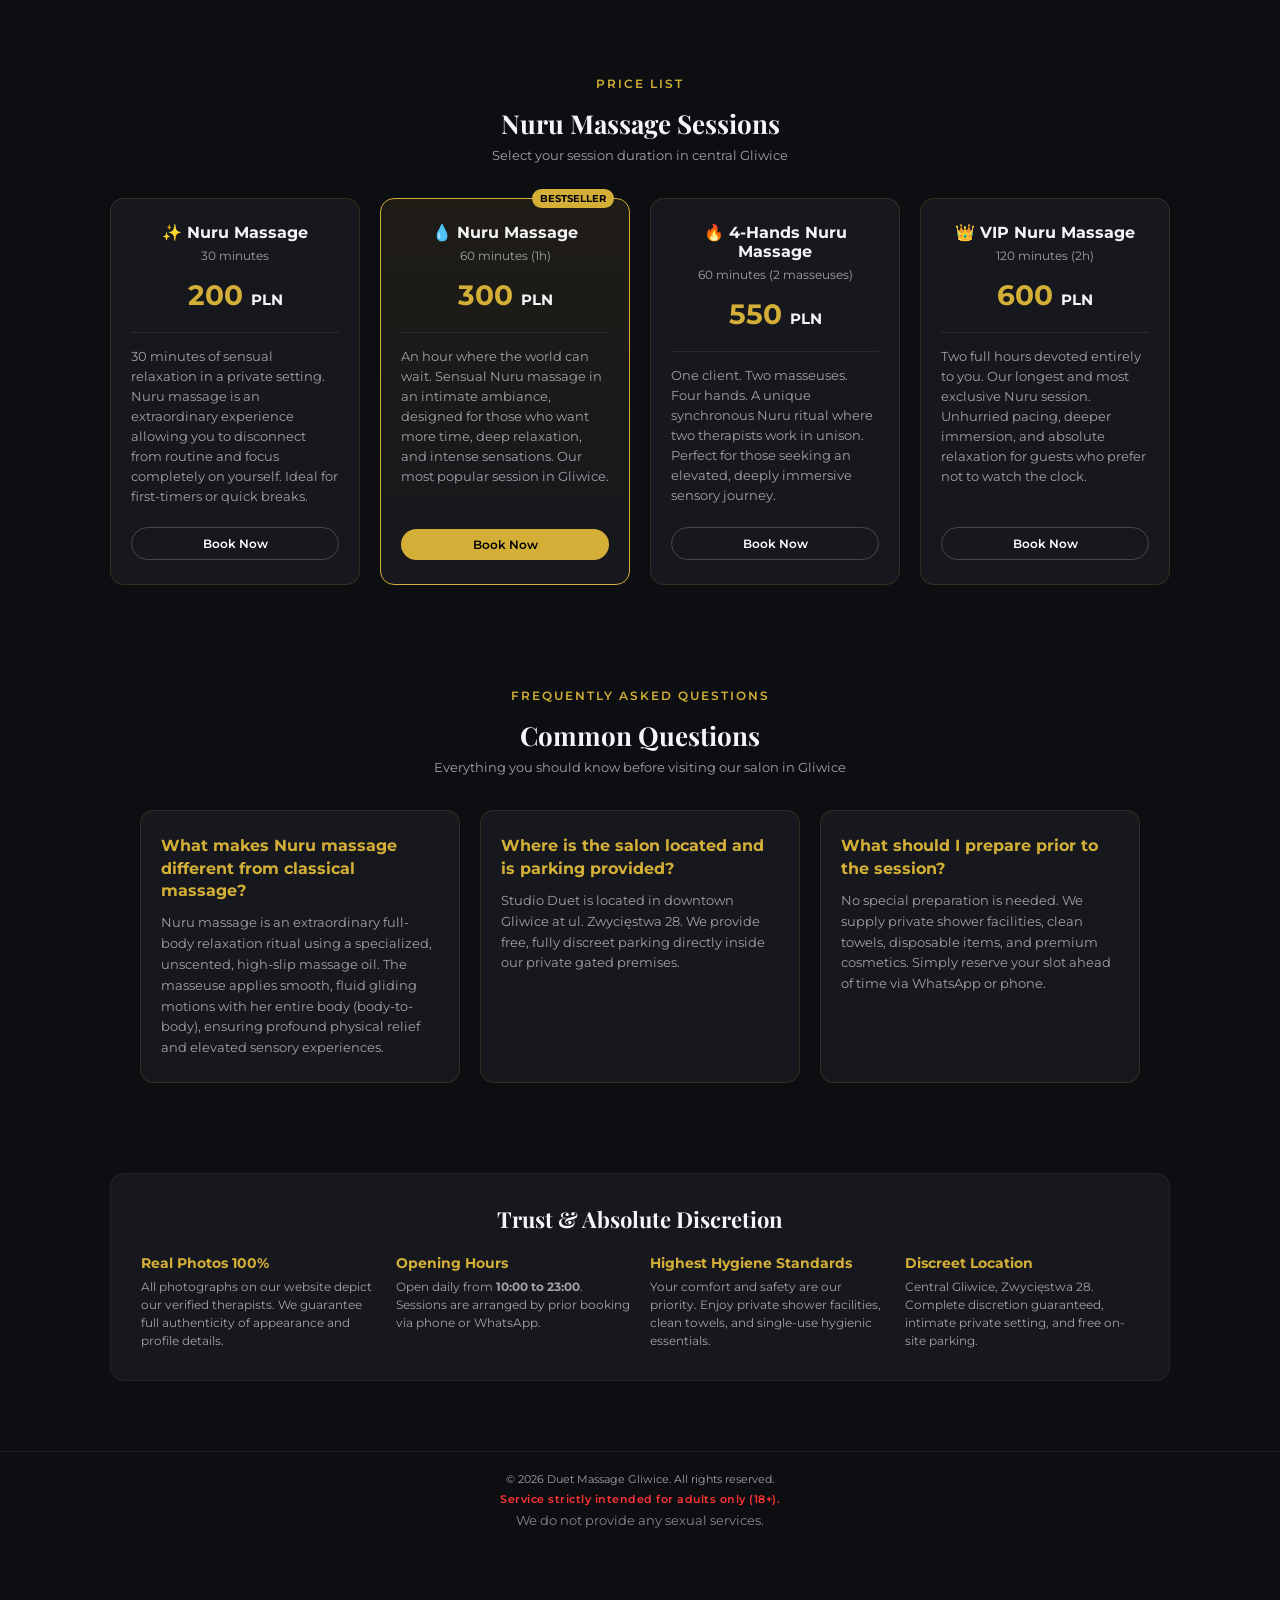
==== commit 0eb6076a: "Add files via upload" ====
--- a/en/index.html
+++ b/en/index.html
@@ -39,7 +39,72 @@
     <link rel="preconnect" href="https://fonts.gstatic.com" crossorigin>
     <link href="https://fonts.googleapis.com/css2?family=Montserrat:wght@400;500;600;700&family=Playfair+Display:wght@600;700&display=swap" rel="stylesheet">
     
-    <link rel="stylesheet" href="../style.css?v=7.2">
+    <link rel="stylesheet" href="../style.css?v=7.3">
+    <!-- Schema.org Structured Data (EN) -->
+    <script type="application/ld+json">
+    {
+      "@context": "https://schema.org",
+      "@graph": [
+        {
+          "@type": "HealthAndBeautyBusiness",
+          "@id": "https://duetmassage.pl/#salon",
+          "name": "Duet Massage Studio Gliwice",
+          "image": "https://duetmassage.pl/img/logo.jpg",
+          "telephone": "+48502855086",
+          "priceRange": "200 - 600 PLN",
+          "url": "https://duetmassage.pl/en/",
+          "address": {
+            "@type": "PostalAddress",
+            "streetAddress": "ul. Zwycięstwa 28",
+            "addressLocality": "Gliwice",
+            "postalCode": "44-100",
+            "addressCountry": "PL"
+          },
+          "geo": {
+            "@type": "GeoCoordinates",
+            "latitude": 50.2976,
+            "longitude": 18.6766
+          },
+          "openingHoursSpecification": [
+            {
+              "@type": "OpeningHoursSpecification",
+              "dayOfWeek": ["Monday","Tuesday","Wednesday","Thursday","Friday","Saturday","Sunday"],
+              "opens": "10:00",
+              "closes": "23:00"
+            }
+          ]
+        },
+        {
+          "@type": "FAQPage",
+          "mainEntity": [
+            {
+              "@type": "Question",
+              "name": "What makes Nuru massage different from classical massage?",
+              "acceptedAnswer": {
+                "@type": "Answer",
+"text": "Nuru massage is a sensual technique where the masseuse massages the client's body using her own body (body-to-body) along with specialized silky, high-slip oils."              }
+            },
+            {
+              "@type": "Question",
+              "name": "Where is the salon located and is private parking available?",
+              "acceptedAnswer": {
+                "@type": "Answer",
+                "text": "The studio is located in central Gliwice at ul. Zwycięstwa 28. Free, discreet on-site parking is available for all guests."
+              }
+            },
+            {
+              "@type": "Question",
+              "name": "How can I book a session at Duet?",
+              "acceptedAnswer": {
+                "@type": "Answer",
+                "text": "You can book directly via phone call at +48 502 855 086 or message us via WhatsApp."
+              }
+            }
+          ]
+        }
+      ]
+    }
+    </script>
 </head>
 <body>
 <!-- Google Tag Manager (noscript) -->
@@ -227,7 +292,29 @@
                 </div>
             </div>
         </section>
-
+<!-- FAQ Section for Local SEO -->
+        <section class="section-faq">
+            <div class="container">
+                <div class="section-title">
+                    <span class="badge-gold">Frequently Asked Questions</span>
+                    <h2>Common Questions</h2>
+                    <p>Everything you should know before visiting our salon in Gliwice</p>
+                </div>
+                <div class="faq-grid">
+                    <div class="faq-card">
+                        <h3>What makes Nuru massage different from classical massage?</h3>
+<p>Nuru massage is an extraordinary full-body relaxation ritual using a specialized, unscented, high-slip massage oil. The masseuse applies smooth, fluid gliding motions with her entire body (body-to-body), ensuring profound physical relief and elevated sensory experiences.</p>                    </div>
+                    <div class="faq-card">
+                        <h3>Where is the salon located and is parking provided?</h3>
+                        <p>Studio Duet is located in downtown Gliwice at ul. Zwycięstwa 28. We provide free, fully discreet parking directly inside our private gated premises.</p>
+                    </div>
+                    <div class="faq-card">
+                        <h3>What should I prepare prior to the session?</h3>
+                        <p>No special preparation is needed. We supply private shower facilities, clean towels, disposable items, and premium cosmetics. Simply reserve your slot ahead of time via WhatsApp or phone.</p>
+                    </div>
+                </div>
+            </div>
+        </section>
         <!-- Trust, Opening Hours & Discretion Section -->
         <section class="section-privacy">
             <div class="container">
@@ -305,7 +392,13 @@
             </div>
         </div>
     </div>
-
+    <!-- Полноэкранный Lightbox для фото (EN) -->
+<div id="imageLightbox" class="image-lightbox" onclick="closeLightbox()">
+    <button type="button" class="lightbox-close" onclick="closeLightbox()">&times;</button>
+    <div class="lightbox-img-wrapper" onclick="event.stopPropagation()">
+        <img id="lightboxImg" src="" alt="Full view">
+    </div>
+</div>
     <script src="../script.js?v=7.0"></script>
 </body>
 </html>
--- a/style.css
+++ b/style.css
@@ -593,14 +593,20 @@
 .modal-slider-box {
     position: relative;
     width: 100%;
-    height: 380px;
+    display: flex;
+    align-items: center;
+    justify-content: center;
     background: #000;
+    border-radius: 8px;
+    overflow: hidden;
 }
 
 .modal-main-img {
     width: 100%;
-    height: 100%;
+    max-height: 70vh; 
     object-fit: contain;
+    cursor: zoom-in; 
+    display: block;
 }
 
 .modal-slider-controls {
@@ -832,4 +838,89 @@
         font-size: 13px;
         line-height: 1;
     }
+}
+.image-lightbox {
+    display: none;
+    position: fixed;
+    top: 0;
+    left: 0;
+    width: 100vw;
+    height: 100vh;
+    background: rgba(0, 0, 0, 0.95);
+    z-index: 999999;
+    align-items: center;
+    justify-content: center;
+    touch-action: pan-y pinch-zoom; /* разрешает системный зум пальцами на смартфонах */
+}
+
+.image-lightbox.active {
+    display: flex;
+}
+
+.lightbox-img-wrapper {
+    max-width: 95vw;
+    max-height: 95vh;
+    display: flex;
+    justify-content: center;
+    align-items: center;
+}
+
+#lightboxImg {
+    max-width: 100%;
+    max-height: 95vh;
+    object-fit: contain;
+    border-radius: 4px;
+    box-shadow: 0 10px 40px rgba(0,0,0,0.8);
+}
+
+.lightbox-close {
+    position: absolute;
+    top: 15px;
+    right: 20px;
+    background: rgba(255, 255, 255, 0.15);
+    border: none;
+    color: #fff;
+    font-size: 36px;
+    width: 44px;
+    height: 44px;
+    border-radius: 50%;
+    cursor: pointer;
+    display: flex;
+    align-items: center;
+    justify-content: center;
+    line-height: 1;
+    z-index: 1000000;
+}
+/* Стили для SEO-блока FAQ */
+.section-faq {
+    padding: 50px 0;
+}
+
+.faq-grid {
+    display: grid;
+    grid-template-columns: repeat(auto-fit, minmax(280px, 1fr));
+    gap: 20px;
+    max-width: 1000px;
+    margin: 0 auto;
+}
+
+.faq-card {
+    background: var(--bg-card);
+    border: 1px solid var(--border-color);
+    border-radius: 14px;
+    padding: 24px 20px;
+    text-align: left;
+}
+
+.faq-card h3 {
+    font-size: 16px;
+    color: var(--gold);
+    margin-bottom: 10px;
+    line-height: 1.4;
+}
+
+.faq-card p {
+    font-size: 13px;
+    color: var(--text-gray);
+    line-height: 1.6;
 }
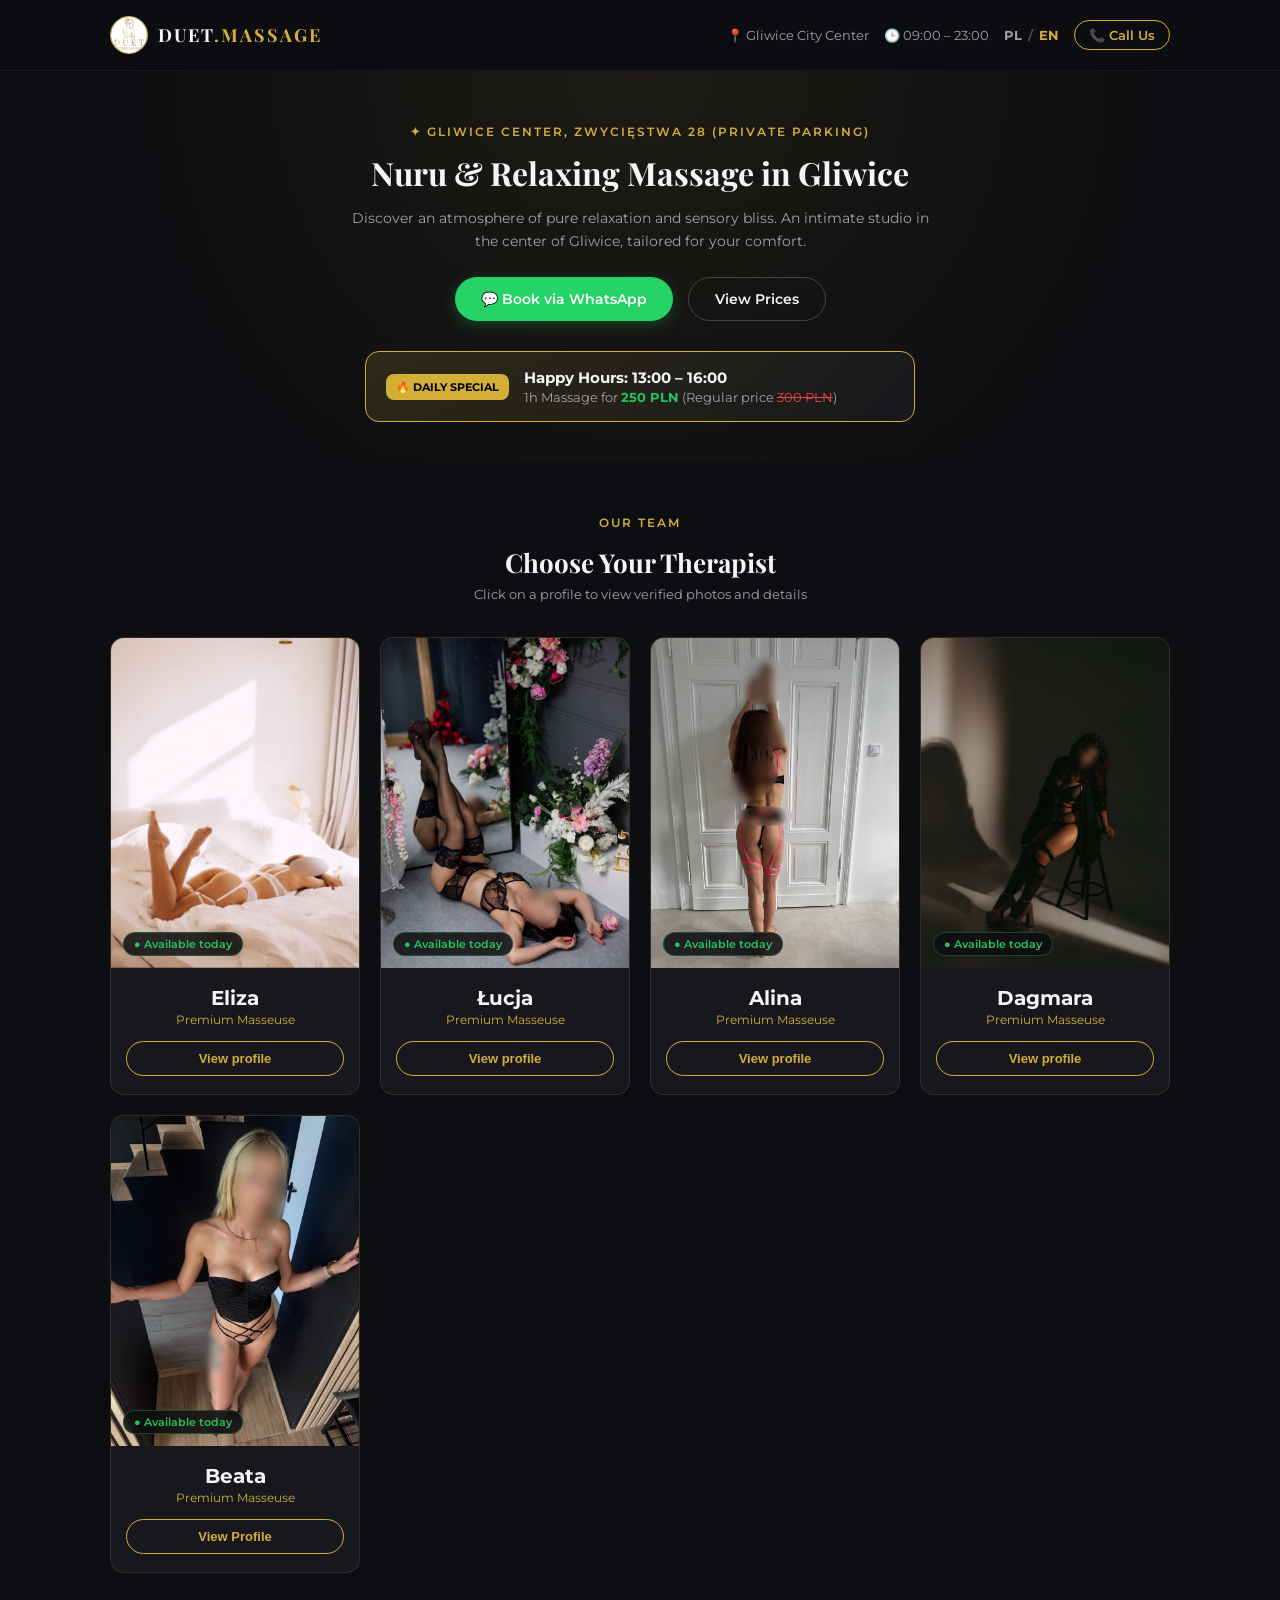
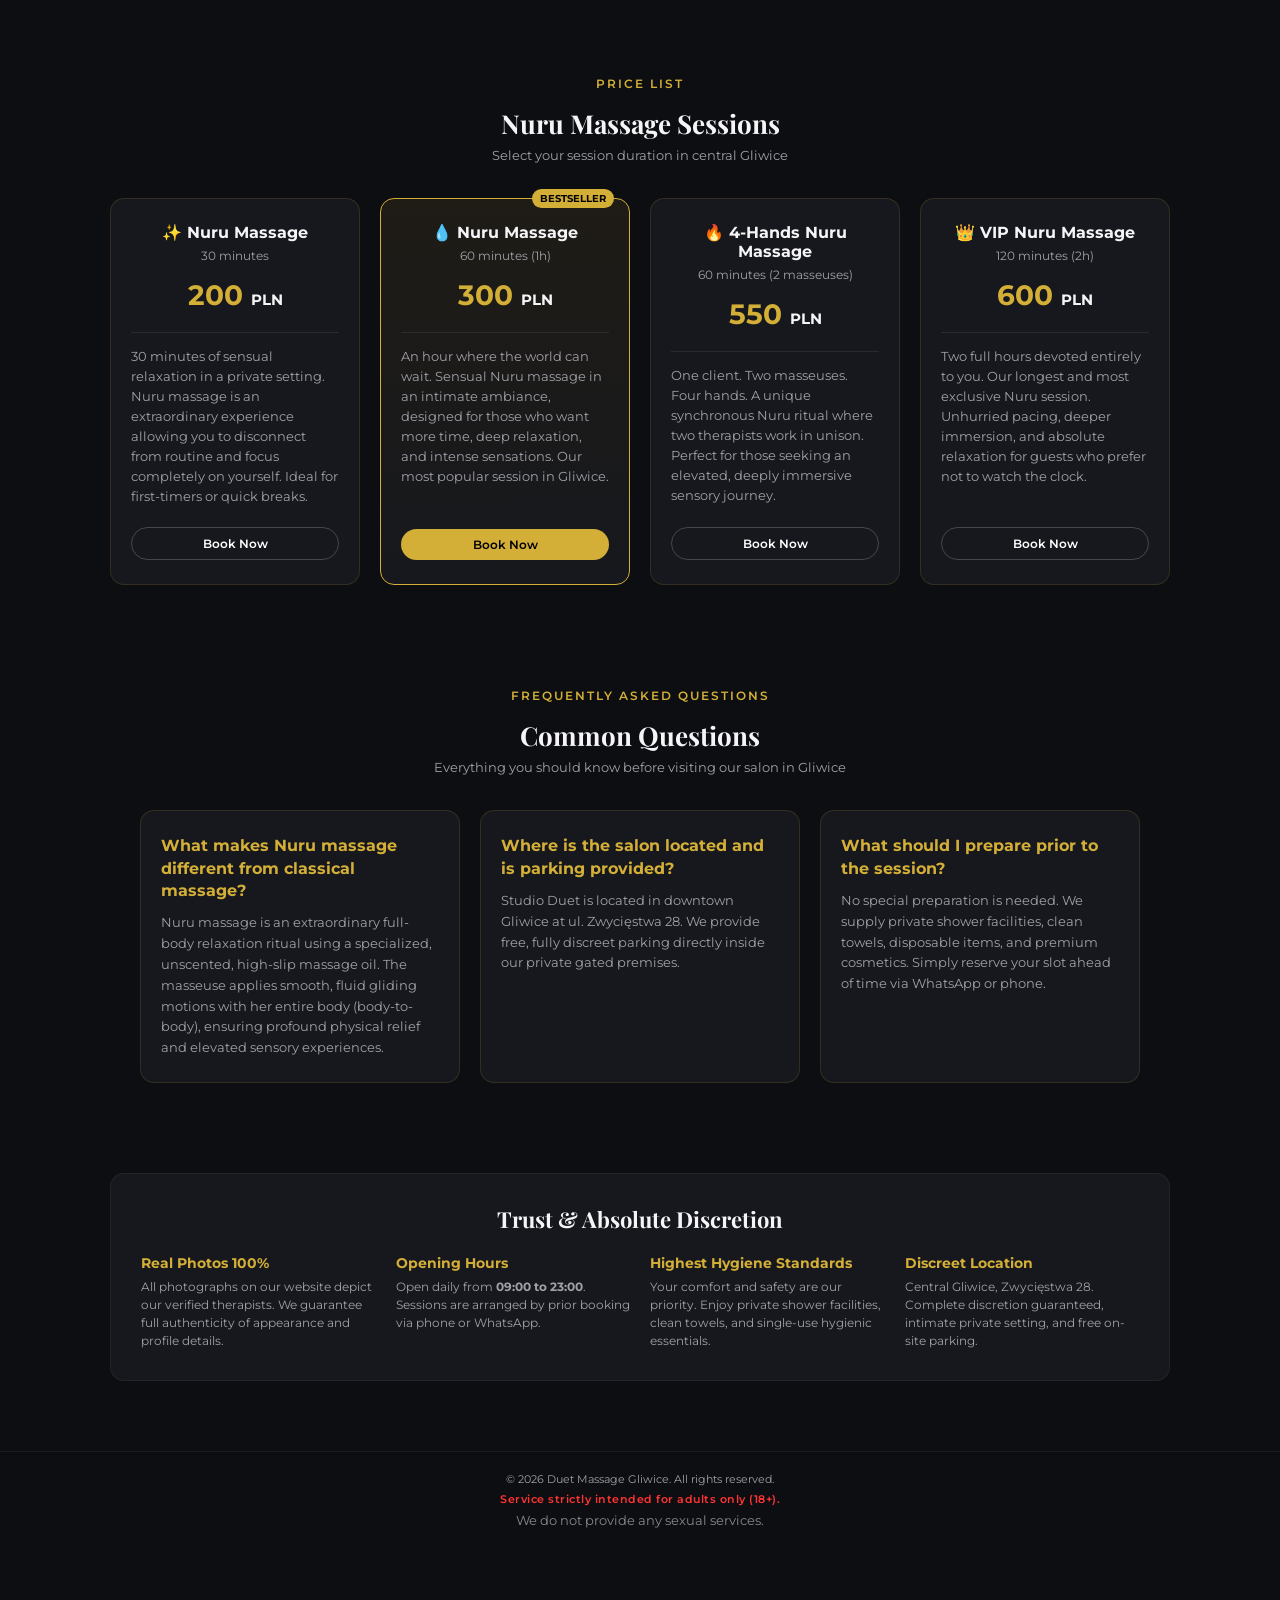
==== commit f977c5bc: "Add files via upload" ====
--- a/en/index.html
+++ b/en/index.html
@@ -69,7 +69,7 @@
             {
               "@type": "OpeningHoursSpecification",
               "dayOfWeek": ["Monday","Tuesday","Wednesday","Thursday","Friday","Saturday","Sunday"],
-              "opens": "10:00",
+              "opens": "09:00",
               "closes": "23:00"
             }
           ]
@@ -121,7 +121,7 @@
             </a>
             <div class="header-contacts">
                 <span class="location-badge">📍 Gliwice City Center</span>
-                <span class="hours-badge">🕒 10:00 – 23:00</span>
+                <span class="hours-badge">🕒 09:00 – 23:00</span>
                 <div class="lang-switch">
     <a href="/" class="lang-btn">PL</a>
     <span class="lang-divider">/</span>
@@ -327,7 +327,7 @@
                         </div>
                         <div class="privacy-item">
                             <h4>Opening Hours</h4>
-                            <p>Open daily from <strong>10:00 to 23:00</strong>. Sessions are arranged by prior booking via phone or WhatsApp.</p>
+                            <p>Open daily from <strong>09:00 to 23:00</strong>. Sessions are arranged by prior booking via phone or WhatsApp.</p>
                         </div>
                         <div class="privacy-item">
                             <h4>Highest Hygiene Standards</h4>
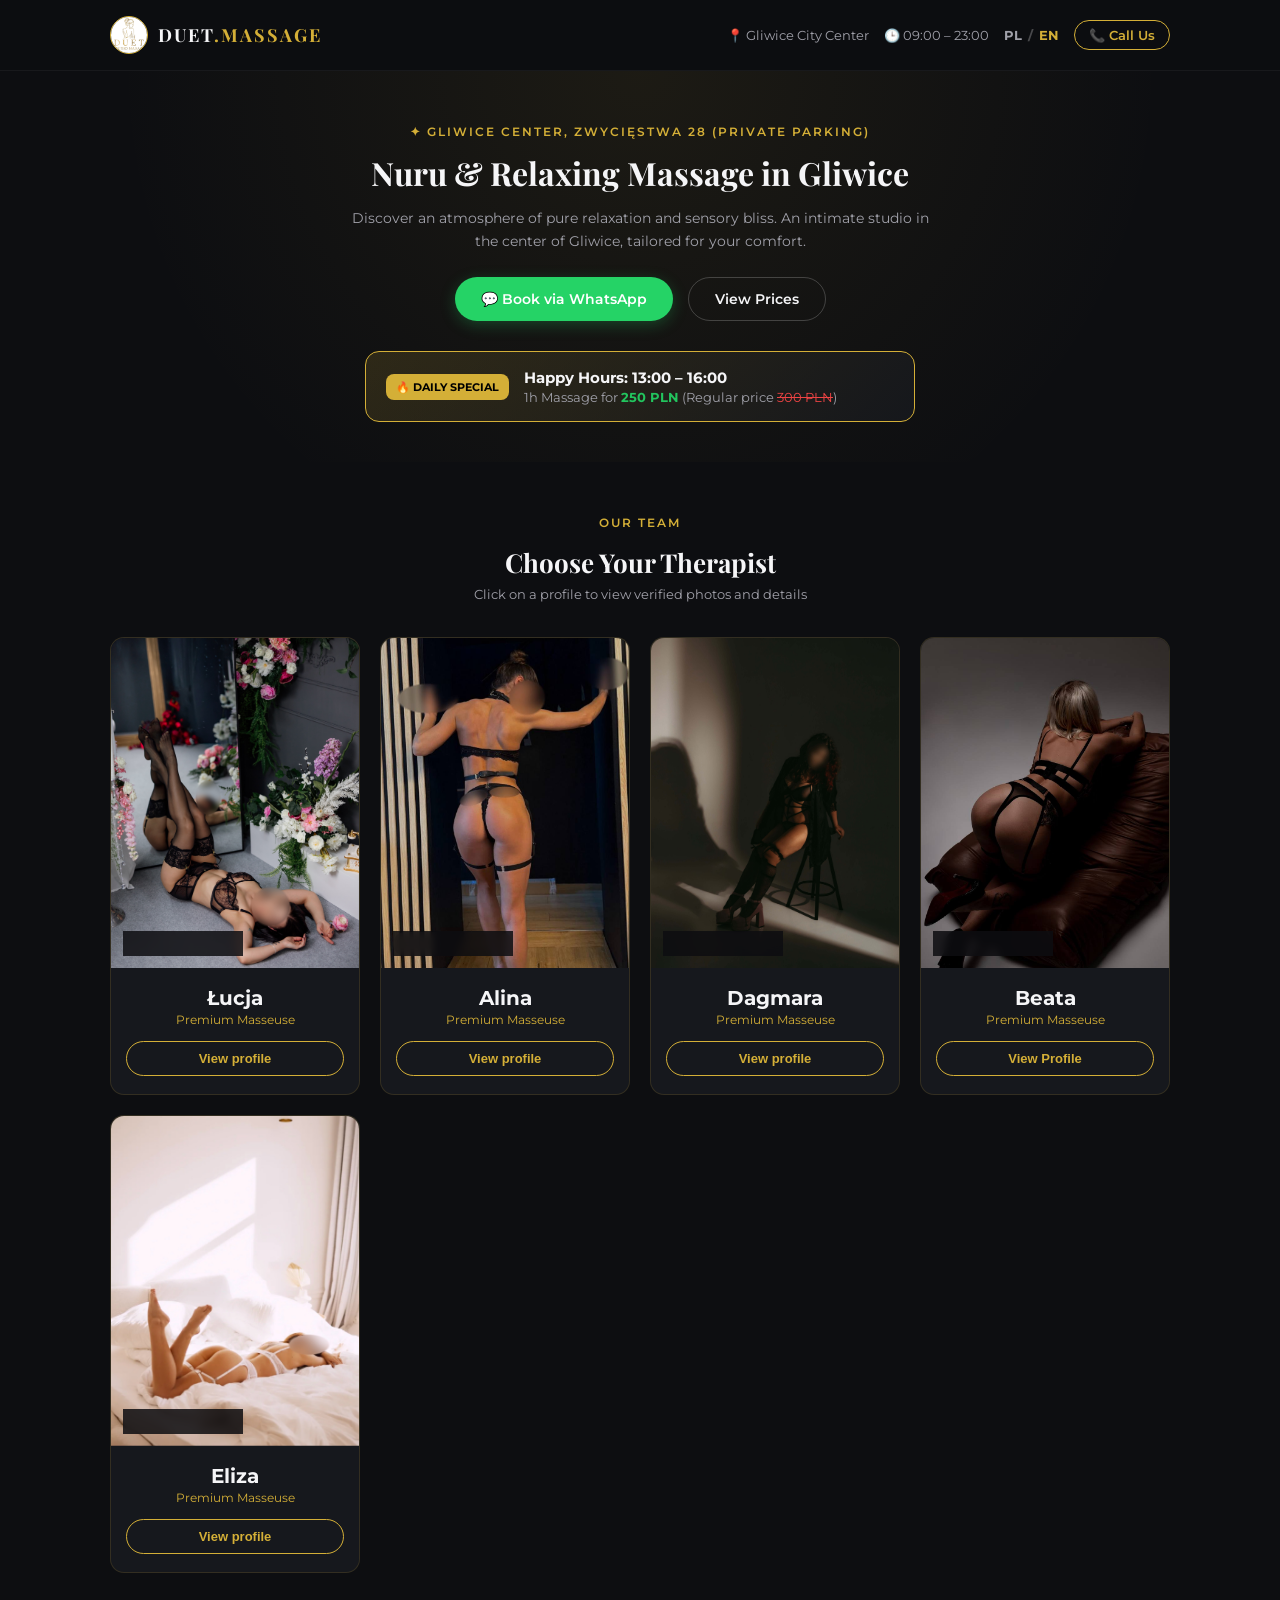
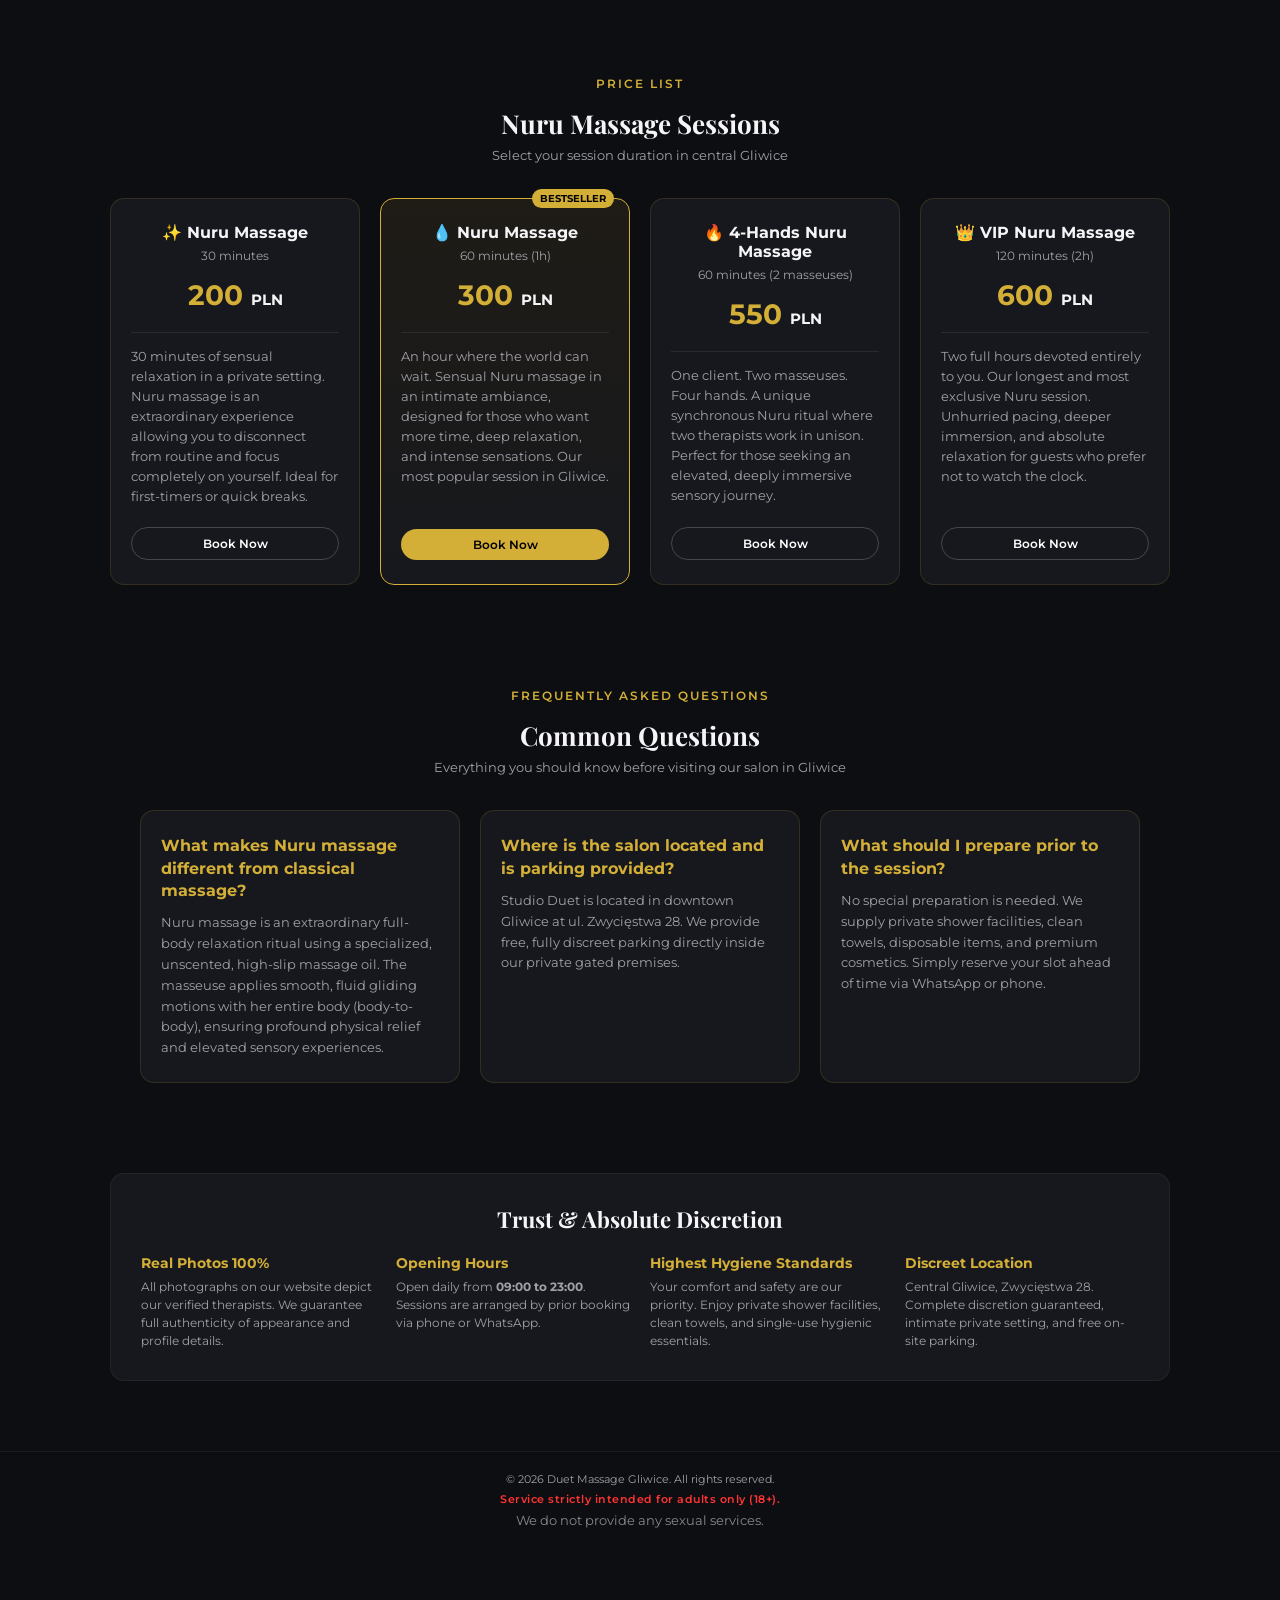
==== commit d8f5fdc6: "Add files via upload" ====
--- a/en/index.html
+++ b/en/index.html
@@ -168,6 +168,58 @@
                 </div>
 
                 <div class="team-grid">
+                    
+
+                    <!-- Łucja -->
+                    <div class="team-card" onclick="openMasterModal('lucja')">
+                        <div class="team-image-wrapper">
+                            <img src="../img/girl2_1.jpg" alt="Łucja" class="team-cover-img">
+                            <div class="status-online">● Available today</div>
+                        </div>
+                        <div class="team-info">
+                            <h3>Łucja</h3>
+                            <span class="team-role">Premium Masseuse</span>
+                            <button type="button" class="btn-view-profile">View profile</button>
+                        </div>
+                    </div>
+
+                    <!-- Alina -->
+                    <div class="team-card" onclick="openMasterModal('alina')">
+                        <div class="team-image-wrapper">
+                            <img src="../img/girl3_1.jpg" alt="Alina" class="team-cover-img">
+                            <div class="status-online">● Available today</div>
+                        </div>
+                        <div class="team-info">
+                            <h3>Alina</h3>
+                            <span class="team-role">Premium Masseuse</span>
+                            <button type="button" class="btn-view-profile">View profile</button>
+                        </div>
+                    </div>
+
+                    <!-- Dagmara -->
+                    <div class="team-card" onclick="openMasterModal('dagmara')">
+                        <div class="team-image-wrapper">
+                            <img src="../img/girl4_1.jpg" alt="Dagmara" class="team-cover-img">
+                            <div class="status-online">● Available today</div>
+                        </div>
+                        <div class="team-info">
+                            <h3>Dagmara</h3>
+                            <span class="team-role">Premium Masseuse</span>
+                            <button type="button" class="btn-view-profile">View profile</button>
+                        </div>
+                    </div>
+                    <!-- 5. Beata -->
+                    <div class="team-card" onclick="openMasterModal('beata')">
+                        <div class="team-image-wrapper">
+                            <img src="../img/girl5_1.jpg" alt="Beata" class="team-cover-img">
+                            <div class="status-online">● Available today</div>
+                        </div>
+                        <div class="team-info">
+                            <h3>Beata</h3>
+                            <span class="team-role">Premium Masseuse</span>
+                            <button type="button" class="btn-view-profile">View Profile</button>
+                        </div>
+                    </div>
                     <!-- Eliza -->
                     <div class="team-card" onclick="openMasterModal('eliza')">
                         <div class="team-image-wrapper">
@@ -178,57 +230,6 @@
                             <h3>Eliza</h3>
                             <span class="team-role">Premium Masseuse</span>
                             <button type="button" class="btn-view-profile">View profile</button>
-                        </div>
-                    </div>
-
-                    <!-- Łucja -->
-                    <div class="team-card" onclick="openMasterModal('lucja')">
-                        <div class="team-image-wrapper">
-                            <img src="../img/girl2_1.jpg" alt="Łucja" class="team-cover-img">
-                            <div class="status-online">● Available today</div>
-                        </div>
-                        <div class="team-info">
-                            <h3>Łucja</h3>
-                            <span class="team-role">Premium Masseuse</span>
-                            <button type="button" class="btn-view-profile">View profile</button>
-                        </div>
-                    </div>
-
-                    <!-- Alina -->
-                    <div class="team-card" onclick="openMasterModal('alina')">
-                        <div class="team-image-wrapper">
-                            <img src="../img/girl3_1.jpg" alt="Alina" class="team-cover-img">
-                            <div class="status-online">● Available today</div>
-                        </div>
-                        <div class="team-info">
-                            <h3>Alina</h3>
-                            <span class="team-role">Premium Masseuse</span>
-                            <button type="button" class="btn-view-profile">View profile</button>
-                        </div>
-                    </div>
-
-                    <!-- Dagmara -->
-                    <div class="team-card" onclick="openMasterModal('dagmara')">
-                        <div class="team-image-wrapper">
-                            <img src="../img/girl4_1.jpg" alt="Dagmara" class="team-cover-img">
-                            <div class="status-online">● Available today</div>
-                        </div>
-                        <div class="team-info">
-                            <h3>Dagmara</h3>
-                            <span class="team-role">Premium Masseuse</span>
-                            <button type="button" class="btn-view-profile">View profile</button>
-                        </div>
-                    </div>
-                    <!-- 5. Beata -->
-                    <div class="team-card" onclick="openMasterModal('beata')">
-                        <div class="team-image-wrapper">
-                            <img src="../img/girl5_1.jpg" alt="Beata" class="team-cover-img">
-                            <div class="status-online">● Available today</div>
-                        </div>
-                        <div class="team-info">
-                            <h3>Beata</h3>
-                            <span class="team-role">Premium Masseuse</span>
-                            <button type="button" class="btn-view-profile">View Profile</button>
                         </div>
                     </div>
                 </div>
@@ -399,6 +400,6 @@
         <img id="lightboxImg" src="" alt="Full view">
     </div>
 </div>
-    <script src="../script.js?v=7.0"></script>
+    <script src="../script.js?v=7.1"></script>
 </body>
 </html>
